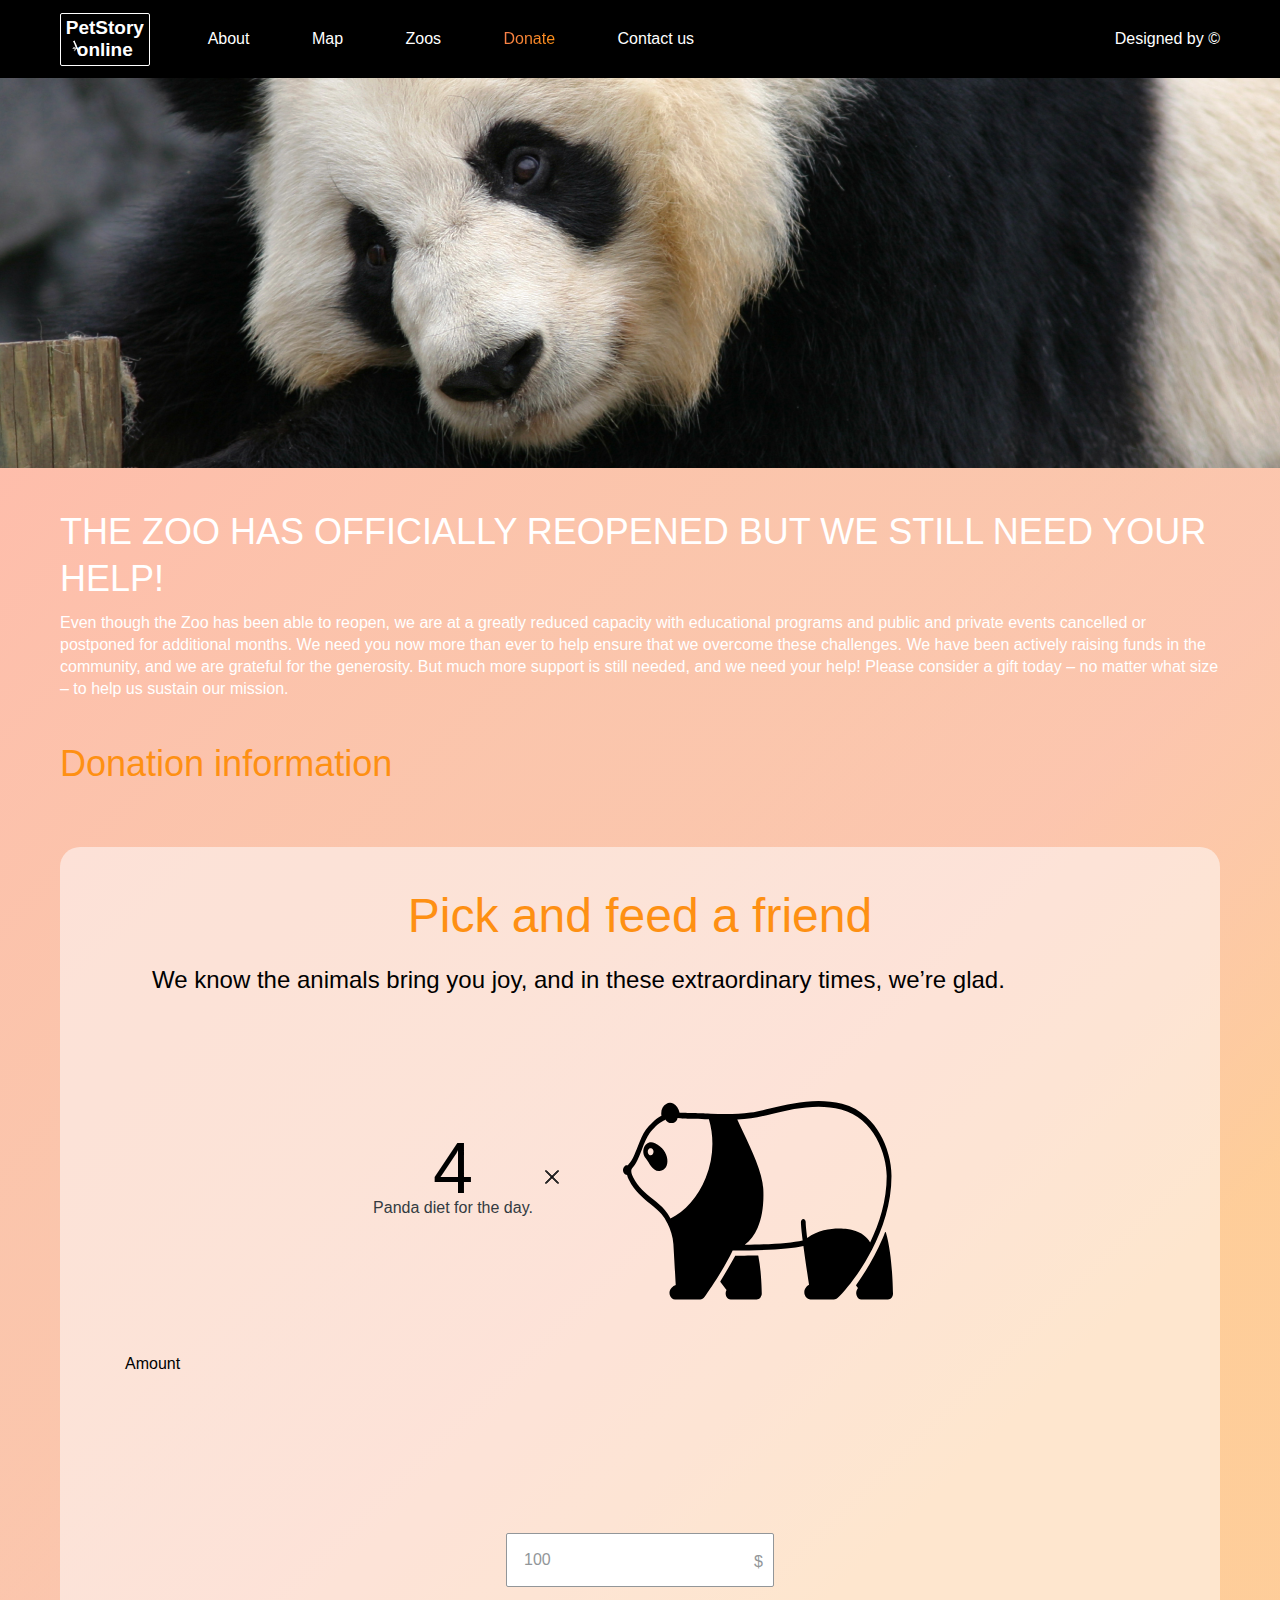
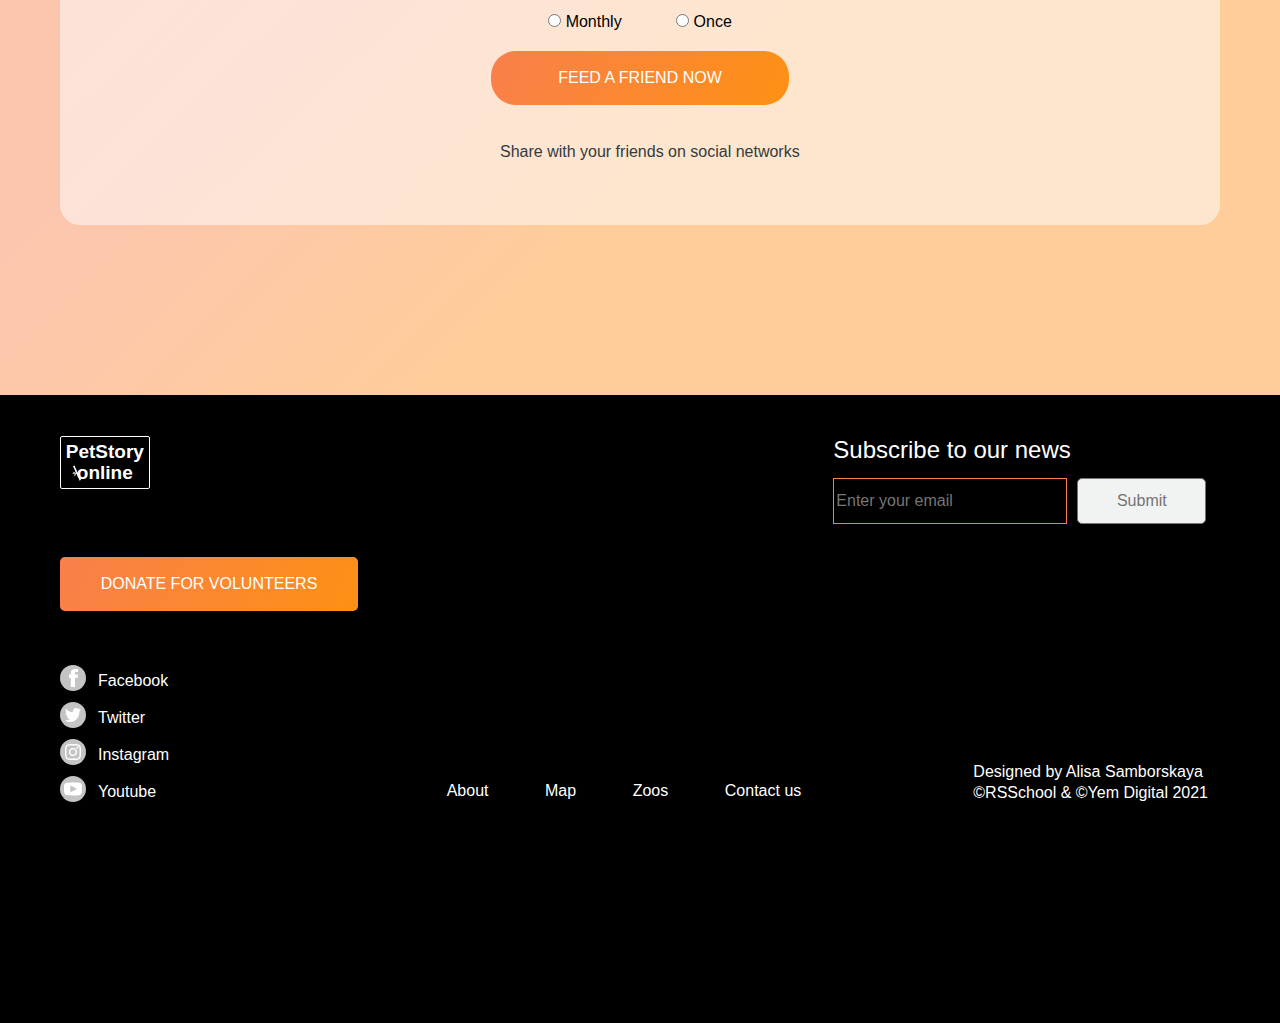
==== online-zoo/pages/donate/index.html @ b6a31960 "fix: layout donate page" ====
<!DOCTYPE html>
<html lang="en">

<head>
    <meta charset="UTF-8">
    <meta http-equiv="X-UA-Compatible" content="IE=edge">
    <meta name="viewport" content="width=device-width, initial-scale=1.0">
    <title>Donate</title>
    <link rel="stylesheet" type="text/css" href="../../pages/donate/donate.css">
    <link rel="stylesheet" type="text/css" href="../../assets/styles/index.css">
    <link rel="stylesheet" type="text/css" href="../../assets/styles/normalize.css">
    <link rel="stylesheet" type="text/css" href="../../assets/styles/fonts.css">
    <link rel="stylesheet" type="text/css" href="../../assets/styles/header.css">
    <link rel="stylesheet" type="text/css" href="../../pages/main/main.css">
    <link rel="stylesheet" type="text/css" href="../../assets/styles/footer.css">
</head>

<body>
    <header class="header">
        <div class="wrapper">
            <div class="header-nav">
                <div class="header-logo">
                    <a href="../../pages/main/index.html">
                        <h1 class="header-logo-title" href="#">PetStory<br> online</h1>
                    </a>
                    <img src="../../assets/icons/bamboo.svg" class="header-logo-icon" alt="bamboo-stick">
                </div>
                <nav>
                    <a class="header-nav-link" href="../../pages/main/index.html">About</a>
                    <a class="header-nav-link" href="#">Map</a>
                    <a class="header-nav-link" href="#">Zoos</a>
                    <a class="header-nav-link  active" href="../../pages/donate/index.html">Donate</a>
                    <a class="header-nav-link" href="#">Contact us</a>
                </nav>
            </div>
            <a class="header-nav-link figma-link" href="https://www.figma.com/file/jfEFwkXVj1WRq7sUHDr8os/PetStory-online">Designed by ©</a>
        </div>
    </header>
    <main>
        <div class="main-pandabg">
        </div>
        <section class="pick-and-feed-donate">
            <div class="container">
                <div class="donate-text">
                    <h3>THE ZOO HAS OFFICIALLY REOPENED BUT WE STILL NEED YOUR HELP!</h3>
                    <p>Even though the Zoo has been able to reopen, we are at a greatly reduced capacity with educational programs and public and private events cancelled or postponed for additional months. We need you now more than ever to help ensure that
                        we overcome these challenges. We have been actively raising funds in the community, and we are grateful for the generosity. But much more support is still needed, and we need your help! Please consider a gift today – no matter
                        what size – to help us sustain our mission.</p>
                    <h3 class="orange">
                        Donation information
                    </h3>
                </div>
                <div class="donation-act">
                    <h2 class="orange">Pick and feed a friend</h2>
                    <p class="donation-act-text">We know the animals bring you joy, and in these extraordinary times, we’re glad.</p>
                    <div class="wrapper">
                        <div class="leftside">
                            <span class="four">4</span>
                            <p>Panda diet for the day.</p>
                        </div>
                        <div class="center">
                            <img src="../../assets/icons/x_icon.svg" alt="cross">
                        </div>
                        <div class="rightside">
                            <img src="../../assets/icons/panda_widget1.svg" alt="panda icon">
                        </div>
                    </div>

                    <div class="amount">
                        <p>Amount</p>

                    </div>
                    <div class="donate-footer">
                        <div class="donate-amount-input">
                            <input type="number" placeholder="100" value="100" pattern="[0-9]{,4}" max="9999" class="donate-amount-input-input">
                            <p>$</p>
                        </div>
                        <div class="donate-footer-notes">
                            <input type="radio" id="Monthly" name="note" value="Monthly" class="donate-footer-note">
                            <label for="Monthly">Monthly</label>
                            <input type="radio" id="Once" name="note" value="Once" class="donate-footer-note">
                            <label for="Once">Once</label>
                        </div>
                        <button class="donate-footer-btn">Feed a friend now</button>
                        <p class="donate-footer-text">Share with your friends on social networks </p>
                    </div>
                </div>
            </div>
        </section>
    </main>
    <footer class="footer-donate">
        <div class="container">
            <div class="footer-leftside">
                <div class="footer-logo">
                    <a href="../../pages/main/index.html">
                        <h2 class="footer-logo-title">PetStory<br> online</h2>
                    </a>
                    <img src="../../assets/icons/bamboo.svg" class="footer-logo-icon" alt="bamboo-stick">
                </div>
                <a href="../../pages/donate/index.html"> <button class="footer-btn">donate for volunteers</button></a>
                <div class="social-media">
                    <div class="social-media-item">
                        <div class="circle">
                            <img width="9px" src="../../assets/icons/facebook-logo.svg" alt="facebook logo">
                        </div>
                        <p>Facebook</p>
                    </div>
                    <div class="social-media-item">
                        <div class="circle">
                            <img width="16px" src="../../assets/icons/twitter-logo.svg" alt="twitter logo">
                        </div>
                        <p>Twitter</p>
                    </div>
                    <div class="social-media-item">
                        <div class="circle">
                            <img width="16px" src="../../assets/icons/instagram-logo.svg" alt="instargam logo">
                        </div>
                        <p>Instagram</p>
                    </div>
                    <div class="social-media-item">
                        <div class="circle">
                            <img width="18px" src="../../assets/icons/youtube-logo.svg" alt=" youtube logo">
                        </div>
                        <p>Youtube</p>
                    </div>
                </div>
            </div>
            <div class="footer-center">
                <nav class="footer-nav">
                    <a class="footer-nav-link" href="../../pages/main/index.html">About</a>
                    <a class="footer-nav-link" href="#">Map</a>
                    <a class="footer-nav-link" href="#">Zoos</a>
                    <a class="footer-nav-link" href="#">Contact us</a>
                </nav>
            </div>
            <div class="footer-rightside">
                <div>
                    <h2>Subscribe to our news</h2>
                    <form class="email">
                        <input class="footer-email" type="email" placeholder="Enter your email" required>
                        <input class="footer-submit" type="submit" value="Submit">
                    </form>
                </div>
                <div class="footer-designedby">
                    <p>Designed by Alisa Samborskaya</p>
                    <p>©RSSchool & ©Yem Digital 2021</p>
                </div>
            </div>
        </div>
    </footer>
</body>

</html>
---- online-zoo/pages/donate/donate.css ----
body {
    font-family: var( --font-family-r);
}

.main-pandabg {
    width: 100%;
    height: 390px;
    background: url(../../assets/images/panda_bg.png) no-repeat center center;
    background-size: cover;
}

.container {
    padding-bottom: 170px;
}

.container .orange {
    color: #fe9013;
}

.pick-and-feed-donate {
    background: var(--color-orange-gradient);
}

.pick-and-feed-donate .container {
    max-width: 1160px;
    margin: 0 auto;
}

.footer-donate {
    background: black;
}

.footer-donate .container {
    display: grid;
    grid-template-columns: repeat(3, 1fr);
    max-width: 1160px;
    margin-left: auto;
    margin-right: auto;
}

.donate-text {
    padding-top: 40px;
    color: #fff;
}

.donate-text h3 {
    margin-top: 0;
    margin-bottom: 0;
    font-size: 36px;
    font-weight: 400;
    line-height: 47px;
    text-align: left;
}

.donate-text p {
    margin-top: 10px;
    font-size: 16px;
    font-weight: 500;
    line-height: 22px;
    text-align: left;
}

.donate-text .orange {
    margin-top: 40px;
}

.donation-act {
    margin-top: 60px;
    background: rgba(253, 253, 255, 0.52);
    border-radius: 20px;
    padding-bottom: 46px;
}

.donation-act h2 {
    margin: 0;
    padding-top: 40px;
    font-size: 48px;
    font-weight: 400;
    line-height: 58px;
    letter-spacing: 0em;
    text-align: center;
}

.donation-act-text {
    text-align: left;
    font-size: 24px;
    font-weight: 400;
    line-height: 29px;
    letter-spacing: 0em;
    margin: 0;
    padding-top: 20px;
    margin-left: 92px;
}

.donation-act .wrapper {
    display: flex;
    margin-top: 60px;
    justify-content: center;
    align-items: center;
}

.donation-act .wrapper .four {
    display: block;
}

.donation-act .wrapper p {
    margin: 0 auto;
    font-size: 16px;
    font-weight: 400;
    line-height: 22px;
    letter-spacing: 0em;
    text-align: left;
    color: var(--color-black-blue);
}

.donation-act .wrapper span {
    font-size: 72px;
    font-weight: 500;
    line-height: 58px;
    letter-spacing: 0em;
    text-align: center;
}

.donation-act .wrapper .center {
    margin-left: 12px;
}

.donation-act .wrapper .rightside {
    margin-left: 64px;
}

.donation-act .amount {
    margin-left: 65px;
    margin-top: 48px;
}

.donation-act .amount p {
    font-size: 16px;
    font-weight: 400;
    line-height: 22px;
    letter-spacing: 0em;
    text-align: left;
}

.donate-footer {
    display: flex;
    flex-direction: column;
    justify-content: center;
}

.donate-amount-input {
    display: flex;
    position: relative;
    margin: 142px auto 0 auto;
}

.donate-amount-input p {
    position: absolute;
    left: 248px;
    top: 4px;
    color: #929699;
}

.donate-amount-input-input {
    width: 268px;
    height: 54px;
    padding: 0 17px;
    border: 1px solid #929699;
    box-sizing: border-box;
    border-radius: 2px;
    font-weight: normal;
    font-size: 16px;
    line-height: 140%;
    color: #929699;
}

.donate-footer-notes {
    margin: 26px auto 0 auto;
}

#Once {
    margin-left: 50px;
}

.donate-footer-btn {
    margin: 20px auto;
    height: 54px;
    width: 298px;
    background: var(--color-orange);
    border: none;
    text-decoration: none;
    border-radius: 25px;
    font-family: var(--font-family-r);
    font-size: 16px;
    text-transform: uppercase;
    line-height: 22.4px;
    color: rgba(255, 255, 255, 1);
}

.donate-footer-btn:hover {
    background: #E47209;
}

.donate-footer-btn:active {
    background: var(--color-green);
}

.donate-footer-text {
    margin-left: 440px;
    font-size: 16px;
    font-weight: 400;
    line-height: 22px;
    letter-spacing: 0em;
    color: var(--color-black-blue);
}
---- online-zoo/assets/styles/index.css ----
:root {
    --color-green: #4B9200;
    --color-orange: linear-gradient(113.96deg, #F9804B 1.49%, #FE9013 101.44%);
    --color-yellow: #FFEE2E;
    --color-black-blue: #333B41;
    --color-white: #FDFDFF;
    --color-gray-light: #F1F3F2;
    --color-gray: #767474;
    --color-gray-smoky: #ABABAB;
    --color-red: #D31414;
    --color-orange-gradient: linear-gradient(315.75deg, rgba(254, 210, 144, 0.7) 30.06%, #FEBDAB 100.95%, rgba(254, 210, 144, 0.7) 106.36%), linear-gradient(315.75deg, rgba(254, 189, 171, 0.74) 30.06%, rgba(243, 169, 248, 0.66) 50.74%, #E0D8F0 80.49%, #EAF7FE 127.9%, #EAF7FE 149.54%), linear-gradient(315.75deg, rgba(254, 189, 171, 0.74) 30.06%, rgba(243, 169, 248, 0.66) 50.74%, #E0D8F0 80.49%, #EAF7FE 127.9%, #EAF7FE 149.54%);
    --color-pink-gradient: linear-gradient(315.75deg, rgba(254, 189, 171, 0.74) 30.06%, rgba(243, 169, 248, 0.66) 50.74%, #E0D8F0 80.49%, #EAF7FE 127.9%, #EAF7FE 149.54%), linear-gradient(315.75deg, rgba(254, 189, 171, 0.74) 30.06%, rgba(243, 169, 248, 0.66) 50.74%, #E0D8F0 80.49%, #EAF7FE 127.9%, #EAF7FE 149.54%);
    --font-family-b: RobotoBold, sans-serif;
    --font-family-m: RobotoMedium, sans-serif;
    --font-family-r: RobotoRegular, sans-serif;
    --font-family-l: RobotoLight, sans-serif;
    --animation-speed: 0.2s;
    --animation-func: ease;
    --animation: var(--animation-speed) var(--animation-func);
}

html {
    overflow: scroll;
    overflow-x: hidden;
}


/* optional: show position indicator in red */

 ::-webkit-scrollbar-thumb {
    background: #FF0000;
}
---- online-zoo/assets/styles/fonts.css ----
@font-face {
    font-family: RobotoRegular;
    src: url(/assets/fonts/Roboto-Regular.ttf);
}

@font-face {
    font-family: RobotoBold;
    src: url(/assets/fonts/Roboto-Bold.ttf);
}

@font-face {
    font-family: RobotoMedium;
    src: url(/assets/fonts/Roboto-Medium.ttf);
}

@font-face {
    font-family: RobotoLight;
    src: url(/assets/fonts/Roboto-Light.ttf);
}
---- online-zoo/assets/styles/header.css ----
h1 {
    font-size: 19px;
    text-align: center;
}

.header {
    background-color: black;
    box-sizing: border-box;
}

.header-nav {
    display: flex;
    align-items: center;
}

.header .wrapper {
    margin: 0 auto;
    max-width: 1160px;
    display: flex;
    justify-content: space-between;
    align-items: center;
}

.header-logo {
    display: flex;
    position: relative;
}

.header-logo a {
    text-decoration: none;
    outline: none;
}

.header-logo:hover {
    background: var(--color-orange);
    -webkit-background-clip: text;
    -webkit-text-fill-color: transparent;
    background-clip: text;
    cursor: pointer;
}

.header-logo-title {
    border: 1px solid #FFFFFF;
    border-radius: 2px;
    font-size: 19px;
    color: white;
    font-family: var(--font-family-r);
    padding: 3.55px 4.75px;
}

.header-logo-icon {
    box-sizing: border-box;
    width: 9px;
    height: 38px;
    position: absolute;
    top: 28.64px;
    left: 12.23px;
}

.figma-link {
    margin-left: auto;
}

.header-nav-link {
    text-decoration: none;
    color: white;
    font-family: var(--font-family-r);
    font-size: 16px;
    margin-left: 58px;
}

.active {
    background: var(--color-orange);
    -webkit-background-clip: text;
    -webkit-text-fill-color: transparent;
    background-clip: text;
}

.header-nav-link:hover {
    background: var(--color-orange);
    -webkit-background-clip: text;
    -webkit-text-fill-color: transparent;
    background-clip: text;
}
---- online-zoo/pages/main/main.css ----
.header-nav-link-active {
    text-decoration: none;
    font-size: 16px;
}

.animal-online-content {
    display: flex;
    flex-direction: column;
    justify-content: center;
    height: 700px;
}

.bg-image {
    position: absolute;
    top: 0;
    left: 0;
    z-index: -1;
    width: 100%;
    height: 780px;
    background: url(../../assets/images/Giant\ Panda.png) no-repeat center center;
    background-size: cover;
}

.orange-circle {
    position: absolute;
    left: 807px;
    top: 12px;
    width: 465px;
    height: 465px;
    background: var(--color-orange);
    box-shadow: 0px 4px 4px rgba(0, 0, 0, 0.25);
    border-radius: 50%;
}

.animal-online .wrapper {
    position: relative;
}

.animal-online-text {
    position: absolute;
    max-width: 500px;
    top: -9px;
    left: 880px;
    font-family: var(--font-family-b);
    line-height: 75%;
    color: white;
    text-align: center;
    text-transform: uppercase;
    font-size: 106px;
    text-align: center;
    font-weight: 700;
}

.animal-online-btn {
    position: absolute;
    top: 546px;
    left: 983px;
    width: 300px;
    height: 54px;
    background: var(--color-orange);
    border-radius: 25px;
    border: none;
    color: #FFFFFF;
    font-family: var(--font-family-r);
    font-size: 16px;
    text-transform: uppercase;
}

.animal-online-btn:hover {
    color: #fff;
    background: #E47209;
    cursor: pointer;
}

.animal-online-btn:active {
    background: var(--color-green);
}

.animal-online-text-orange {
    color: var(--color-yellow);
}


/* Backstage */

.backstage {
    margin: 140px auto 180px auto;
    max-width: 1160px;
}

.backstage .container {
    display: grid;
    grid-template-columns: repeat(2, 1fr);
}

.backstage-content {
    margin-left: 87px;
    width: 465px;
    text-align: left;
    font-family: var(--font-family-r);
    color: var(--color-black-blue);
}

.backstage-content-title {
    margin-top: 0;
    font-size: 48px;
    font-weight: 400;
    line-height: 58px;
    letter-spacing: 0em;
}

.backstge-content-text {
    font-size: 16px;
    font-weight: 400;
    line-height: 22px;
    text-align: left;
}

.backstge-content-text2 {
    margin-top: 34px;
    margin-bottom: 0;
}

.backstage-content-subtitle {
    font-size: 24px;
    line-height: 120%;
}

.side-flower {
    position: absolute;
    top: 792px;
    right: 0;
}


/* PETS */

.pets {
    margin: 0 13.75%;
}

.pets .wrapper {
    display: flex;
    margin: 0 -5px;
    flex-wrap: wrap;
    justify-content: center;
    align-items: center;
}

.pets-item:hover {
    cursor: pointer;
    background: rgba(0, 0, 0, 0.4);
    color: #fdfdfd;
}

.pets-item:hover .pets-card-image {
    transform: scale(1.1);
}

.pets-item:hover .card-content-text {
    top: 0;
}

.pets-item:hover .card-content-text {
    position: absolute;
    display: flex;
    flex-direction: column;
    justify-content: center;
    align-items: center;
    width: 100%;
    height: 100%;
    transition: .5s;
    opacity: .5;
    text-transform: uppercase;
}

.pets-card {
    position: relative;
    overflow: hidden;
    z-index: -1;
    margin: 10px 10px;
    box-sizing: border-box;
    width: 366px;
    height: 426px;
    border-radius: 5px;
    border: 1px solid #FA6F32;
    border-image-source: linear-gradient(113.96deg, #FA6F32 1.49%, #FE9013 101.44%);
    border-image-slice: 1;
}

.pets p {
    padding: 0;
    margin: 0;
}

.card-content {
    display: flex;
    font-family: var(--font-family-r);
    margin-left: 16px;
}

.card-content-title {
    font-family: var(--font-family-b);
    padding: 0;
    font-size: 16px;
    line-height: 22.4px;
    font-weight: 400;
}

.card-content p {
    font-size: 15px;
    line-height: 18px;
    font-weight: 300;
}

.card-image {
    /* width: 33px;
    height: 37px; */
    margin-left: auto;
    margin-right: 10px;
}

.pets-card-image {
    width: 100%;
}

.pets-button {
    width: 25.689%;
    height: 54px;
    margin: 65px 37.155% 100px;
    background: #FE9013;
    border: none;
    border-radius: 25px;
    font-family: var(--font-family-r);
    font-size: 16px;
    text-transform: uppercase;
    line-height: 22.4px;
    color: rgba(255, 255, 255, 1);
}

.pets-button:hover {
    background: #E47209;
}

.pets-button:active {
    background: var(--color-green);
}

.left-arrow,
.right-arrow {
    width: 62px;
    height: 62px;
    background: var(--color-orange);
    position: absolute;
    border-radius: 50%;
}

.left-arrow:hover,
.right-arrow:hover {
    background: var(--color-green);
}

.right-arrow img {
    position: absolute;
    left: 37.1%;
    top: 43.55%;
}

.left-arrow img {
    position: absolute;
    left: 37.1%;
    top: 43.55%;
}

.left-arrow {
    left: 8.625%;
    top: 1906px;
}

.right-arrow {
    right: 8.625%;
    top: 1906px;
}

.palm {
    position: absolute;
    left: 0;
    top: 2149px;
}

.strelitzia {
    position: absolute;
    right: 0;
    top: 2334px;
}


/* pick and feed */

.pick-and-feed-bg {
    padding: 69px 0px 100px 0px;
    background: var(--color-orange-gradient);
}

.pick-and-feed .container {
    background: rgba(253, 253, 255, 0.52);
    box-sizing: border-box;
    border-radius: 4px;
    max-width: 1160px;
    margin: 0 auto;
}

.pick-and-feed-text {
    font-family: var(--font-family-r);
    color: var(--color-black-blue);
    text-align: left;
}

.emergency-support:hover {
    color: #FE9013;
    cursor: pointer;
}

.pick-and-feed-title {
    margin: 0;
    padding-top: 41px;
    padding-bottom: 0;
    font-size: 48px;
    font-weight: 400;
    line-height: 58px;
    text-align: center;
    color: #FE9013;
}

.pick-and-feed-subtitle,
.pick-and-feed-bold,
.pick-and-feed-notbold {
    margin-left: 97px;
}

.pick-and-feed-subtitle {
    margin-top: 30px;
    margin-bottom: 40px;
    font-size: 24px;
    line-height: 29px;
}

.pick-and-feed-bold {
    margin-bottom: 10px;
    font-size: 16px;
    font-weight: 500;
    line-height: 21px;
}

.pick-and-feed-notbold {
    max-width: 863px;
    font-size: 16px;
    line-height: 21px;
}

.pick-and-feed-notbold a {
    display: inline;
    outline: none;
    text-decoration: none;
    color: var(--color-black-blue);
    border-bottom: 1px solid #FE9013;
}

.pick-and-feed h3 {
    margin: 60px 0 40px 0;
    font-family: var(--font-family-r);
    font-size: 36px;
    font-weight: 400;
    line-height: 47px;
    text-align: center;
    color: var(--color-black-blue);
}

.pick-and-feed .wrapper {
    display: flex;
    margin-left: 186px;
    margin-right: 210px;
    justify-content: space-between;
    align-items: center;
}

.pick-and-feed .card {
    width: 168px;
    height: 168px;
    background: #FFFFFF;
    border: 1px solid;
    border-image-source: linear-gradient(113.96deg, #F9804B 1.49%, #FE9013 101.44%);
    border-image-slice: 1;
    border-radius: 5px;
}

.pick-and-feed .pay-img {
    margin-top: 54px;
    margin-left: 30px;
}

.pick-and-feed .zoo-img {
    margin-top: 38px;
    margin-left: 41px;
}

.pick-and-feed .monkey-img {
    margin-top: 48px;
    margin-left: 22px;
}

.pick-and-feed .card-text {
    padding-top: 45px;
    max-width: 168px;
    font-family: var(--font-family-r);
    font-size: 16px;
    font-weight: 400;
    line-height: 22px;
    letter-spacing: 0em;
    text-align: left;
    color: var(--color-black-blue);
}

.pick-and-feed-button {
    margin: 120px 37% 60px 37%;
    width: 298px;
    height: 54px;
    background: var(--color-orange);
    border-radius: 25px;
    border: none;
    color: #FFFFFF;
    font-family: var(--font-family-r);
    font-size: 16px;
    text-transform: uppercase;
}

.pick-and-feed-button:hover {
    background: #E47209;
    cursor: pointer;
}

.pick-and-feed-button:active {
    background: var(--color-green);
}


/* Testimonials */

.testimonials h3 {
    margin: 0;
    margin-top: 140px;
    color: var(--color-black-blue);
    font-family: var(--font-family-r);
    font-size: 36px;
    font-weight: 400;
    line-height: 47px;
    text-align: center;
}

.testimonials .container {
    max-width: 1160px;
    margin: 0 auto;
}

.testimonials-cards {
    display: grid;
    grid-template-columns: repeat(4, 1fr);
    grid-gap: 30px;
    margin-top: 47px;
}

.testimonials-item {
    background: var(--color-gray-light);
    padding: 15px 15px 0 16px;
    max-height: 391px;
    overflow: hidden;
    border: 1px solid rgba(243, 169, 248, 0.66);
    border-radius: 20px;
}

.testimonials p {
    margin: 0;
    font-family: var(--font-family-r);
    color: #bdbdbd;
}

.testimonials-item-container {
    display: flex;
}

.testimonials-item-container img {
    padding-right: 10px;
    padding-bottom: 11px;
}

.item-text {
    padding-bottom: 20px;
}

.testimonials-item .item-name {
    font-size: 16px;
    font-weight: 400;
    line-height: 19px;
    text-align: left;
    color: black;
}

.testimonials-item .item-text {
    color: var(--color-gray);
    font-size: 15px;
}

.testimonials-range {
    margin: 21px auto 31px auto;
    width: 599px;
    height: 8px;
    border-radius: 4px;
    background: linear-gradient(315.75deg, rgba(254, 189, 171, 0.74) 30.06%, rgba(243, 169, 248, 0.66) 50.74%, #e0d8f0 80.49%, #eaf7fe 127.9%, #eaf7fe 149.54%), linear-gradient(315.75deg, rgba(254, 189, 171, 0.74) 30.06%, rgba(243, 169, 248, 0.66) 50.74%, #e0d8f0 80.49%, #eaf7fe 127.9%, #eaf7fe 149.54%);
}

.testimonials-range div:before {
    content: "";
    position: absolute;
    left: 0;
    top: 0;
    width: 115.2px;
    height: 6px;
    border-radius: 3px;
    background-color: #FE9013;
    cursor: pointer;
}

.testimonials-range div {
    position: relative;
    left: 1px;
    top: 1px;
    width: calc(100% - 2px);
    height: calc(100% - 2px);
    border-radius: 4px;
    background-color: #f1f3f2;
}

.testimonials .container button {
    height: 54px;
    width: 298px;
    color: #FFFFFF;
    background: var(--color-orange);
    font-family: var(--font-family-r);
    font-size: 16px;
    font-weight: 500;
    line-height: 22px;
    letter-spacing: 0em;
    text-align: center;
    border: none;
    border-radius: 5px;
    text-transform: uppercase;
}

.testimonials .container button:hover {
    background: #E47209;
    cursor: pointer;
}

.testimonials .container button:active {
    background: var(--color-green);
}

.testimonials-leaves {
    position: absolute;
    z-index: -1;
    right: 0px;
    top: 4257px;
}
---- online-zoo/assets/styles/footer.css ----
.footer {
    margin-top: 180px;
    background: black;
}

.footer .container {
    display: grid;
    grid-template-columns: repeat(3, 1fr);
    max-width: 1160px;
    margin-top: 41px;
    margin-left: auto;
    margin-right: auto;
}

.footer-leftside,
.footer-center,
.footer-rightside {
    margin-bottom: 50px;
}

.footer-logo-title {
    border: 1px solid #FFFFFF;
    border-radius: 2px;
    font-size: 19px;
    color: white;
    font-family: var(--font-family-r);
    padding: 3.55px 4.75px;
}

.footer-logo-icon {
    box-sizing: border-box;
    width: 9px;
    height: 38px;
    position: absolute;
    top: 17.64px;
    left: 12.23px;
}

.footer-logo {
    display: flex;
    position: relative;
    margin-top: 41px;
}

.footer-logo a {
    text-decoration: none;
    outline: none;
}

.footer-logo a:hover {
    background: var(--color-orange);
    -webkit-background-clip: text;
    -webkit-text-fill-color: transparent;
    background-clip: text;
    cursor: pointer;
}

.footer-logo h2 {
    margin: 0;
    font-size: 19px;
    text-align: center;
}

.footer-btn {
    margin-top: 68px;
    height: 54px;
    width: 298px;
    color: #FFFFFF;
    background: var(--color-orange);
    font-family: var(--font-family-r);
    font-size: 16px;
    font-weight: 500;
    line-height: 22px;
    letter-spacing: 0em;
    text-align: center;
    border: none;
    border-radius: 5px;
    text-transform: uppercase;
}

.footer-btn:hover {
    background: #E47209;
    cursor: pointer;
}

.footer-btn:active {
    background: var(--color-green);
}

.social-media {
    display: flex;
    flex-direction: column;
    margin-top: 44px;
}

.social-media-item {
    display: flex;
    margin-top: 10px;
}

.social-media-item p {
    margin: 5px 0 0 12px;
    font-family: var(--font-family-r);
    font-size: 16px;
    font-weight: 400;
    line-height: 22px;
    letter-spacing: 0em;
    text-align: left;
    color: #fff;
}

.social-media-item .circle {
    display: flex;
    justify-content: center;
    align-content: center;
    width: 26px;
    height: 26px;
    border-radius: 50%;
    background: #C4C4C4;
}

.social-media-item:hover {
    background: var(--color-green);
    color: var(--color-green);
    -webkit-background-clip: text;
    -webkit-text-fill-color: transparent;
    background-clip: text;
    cursor: pointer;
}

.social-media-item:hover .circle {
    background: var(--color-green);
    cursor: pointer;
}

.footer-center {
    display: flex;
    align-items: flex-end;
    margin-right: 32px;
}

.footer-nav {
    display: flex;
    width: 100%;
    justify-content: space-between;
}

.footer-nav-link {
    text-decoration: none;
    color: white;
    font-family: var(--font-family-r);
    font-size: 16px;
    line-height: 22.4px;
}

.footer-nav-link:hover {
    background: var(--color-orange);
    -webkit-background-clip: text;
    -webkit-text-fill-color: transparent;
    background-clip: text;
}

.footer-rightside {
    display: flex;
    flex-direction: column;
    justify-content: space-between;
}

.footer-rightside h2 {
    margin: 40px 0 0 0;
    font-family: var(--font-family-r);
    font-weight: 400;
    font-size: 24px;
    line-height: 29px;
    color: #fff;
}

.footer-rightside .email {
    margin-top: 14px;
    display: flex;
    gap: 10px;
}

.footer-email {
    background: black;
    width: 228px;
    height: 42px;
    font-family: var(--font-family-r);
    border: 1px solid #F9804B;
    color: #bdbdbd;
}

.footer-submit {
    background: var(--color-gray-light);
    width: 129px;
    font-family: var(--font-family-r);
    color: var(--color-gray);
    border: 1px solid var(--color-gray);
    border-radius: 5px;
}

.footer-submit:hover {
    cursor: pointer;
    border: 1px solid var(--color-green);
    color: var(--color-green);
}

.footer-submit:active {
    border: 1px solid var(--color-red);
    color: var(--color-red);
}

.footer-designedby a {
    outline: none;
    text-decoration: none;
}

.footer-designedby p {
    margin: 0 0 0 140px;
    font-weight: 100;
    font-family: var(--font-family-l);
    font-size: 16px;
    line-height: 21px;
    text-align: left;
    color: #fff;
}

.footer-designedby p:hover {
    color: var(--color-green);
    text-decoration: underline;
}
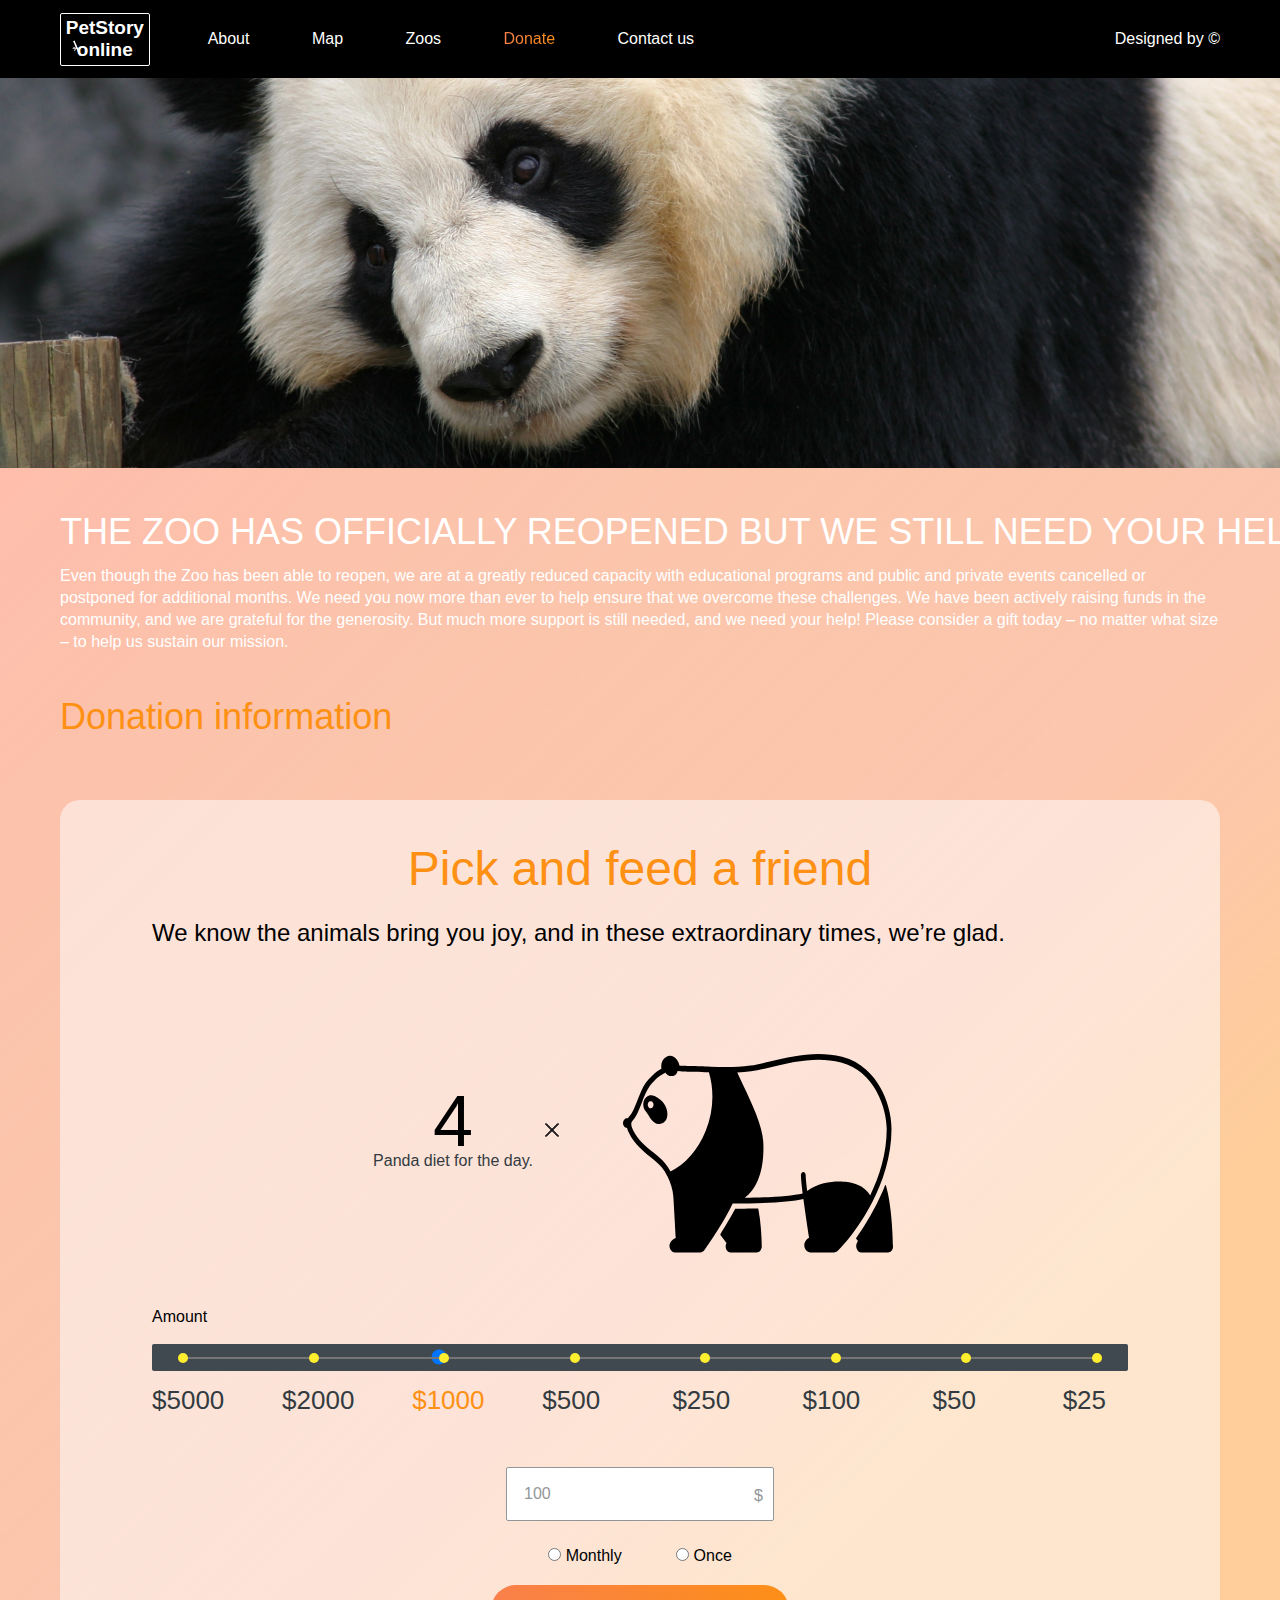
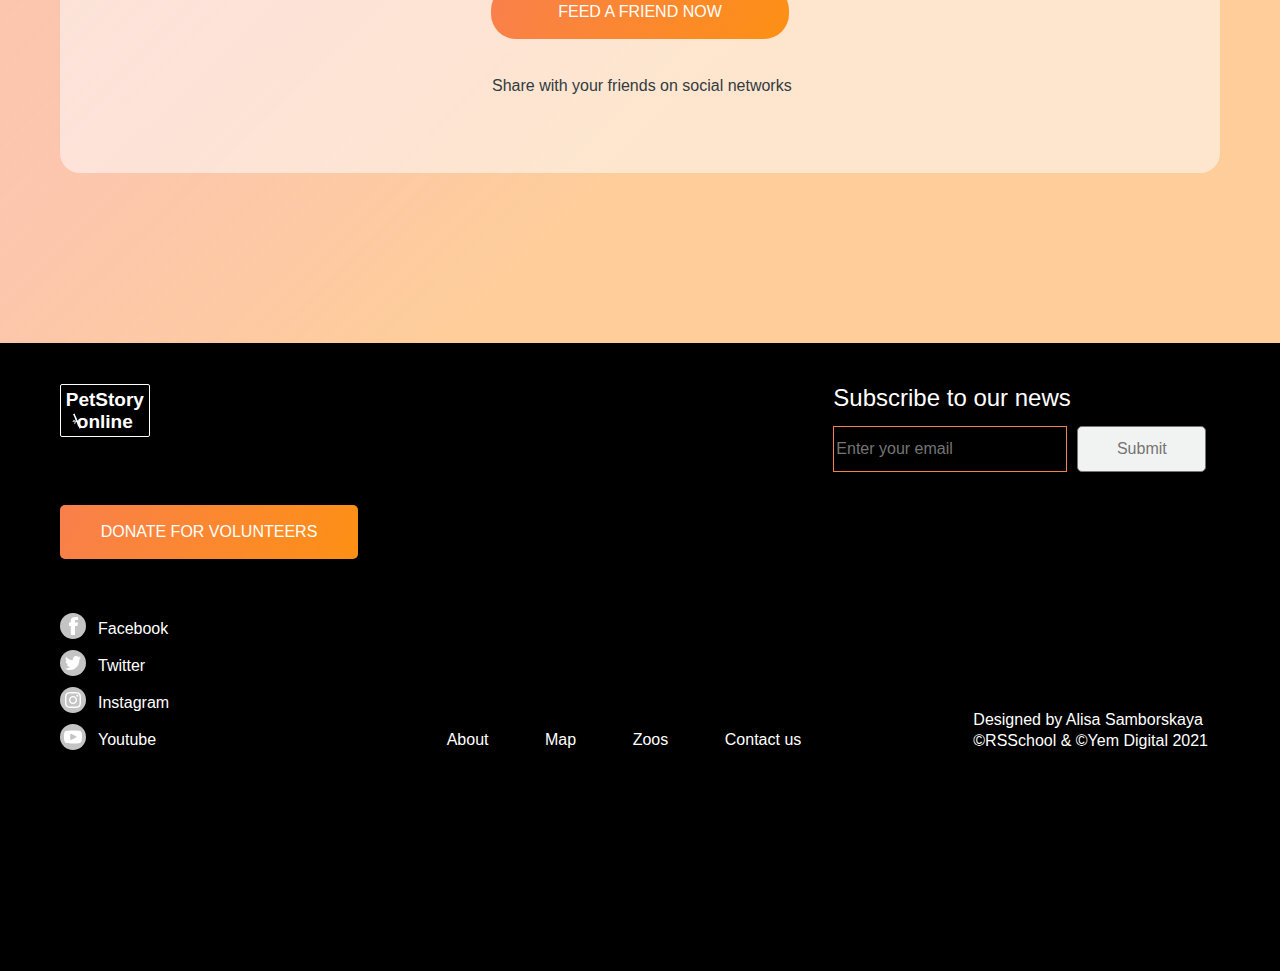
==== commit a18c11fc: "fix: donate layout" ====
--- a/online-zoo/pages/donate/index.html
+++ b/online-zoo/pages/donate/index.html
@@ -68,7 +68,30 @@
 
                     <div class="amount">
                         <p>Amount</p>
-
+                        <div class="pick-feed-slider">
+                            <input type="range" min="0" max="7" value="2" class="pick-feed-range" id="input-range">
+                            <div class="pick-feed-slider-dots">
+                                <span class="pick-feed-slider-dot"></span>
+                                <span class="pick-feed-slider-dot"></span>
+                                <span class="pick-feed-slider-dot"></span>
+                                <span class="pick-feed-slider-dot"></span>
+                                <span class="pick-feed-slider-dot"></span>
+                                <span class="pick-feed-slider-dot"></span>
+                                <span class="pick-feed-slider-dot"></span>
+                                <span class="pick-feed-slider-dot"></span>
+                            </div>
+                            <hr class="pick-feed-slider-line">
+                            <div class="pick-feed-values">
+                                <span data-value="0" class="pick-feed-values-item">$5000</span>
+                                <span data-value="1" class="pick-feed-values-item">$2000</span>
+                                <span data-value="2" class="pick-feed-values-item pick-feed-values-item-active">$1000</span>
+                                <span data-value="3" class="pick-feed-values-item">$500</span>
+                                <span data-value="4" class="pick-feed-values-item">$250</span>
+                                <span data-value="5" class="pick-feed-values-item">$100</span>
+                                <span data-value="6" class="pick-feed-values-item">$50</span>
+                                <span data-value="7" class="pick-feed-values-item">$25</span>
+                            </div>
+                        </div>
                     </div>
                     <div class="donate-footer">
                         <div class="donate-amount-input">
--- a/online-zoo/pages/donate/donate.css
+++ b/online-zoo/pages/donate/donate.css
@@ -44,6 +44,8 @@
 }
 
 .donate-text h3 {
+    display: block;
+    white-space: nowrap;
     margin-top: 0;
     margin-bottom: 0;
     font-size: 36px;
@@ -68,12 +70,11 @@
     margin-top: 60px;
     background: rgba(253, 253, 255, 0.52);
     border-radius: 20px;
-    padding-bottom: 46px;
+    padding: 40px 92px 60px;
 }
 
 .donation-act h2 {
     margin: 0;
-    padding-top: 40px;
     font-size: 48px;
     font-weight: 400;
     line-height: 58px;
@@ -89,7 +90,6 @@
     letter-spacing: 0em;
     margin: 0;
     padding-top: 20px;
-    margin-left: 92px;
 }
 
 .donation-act .wrapper {
@@ -130,7 +130,6 @@
 }
 
 .donation-act .amount {
-    margin-left: 65px;
     margin-top: 48px;
 }
 
@@ -140,6 +139,81 @@
     line-height: 22px;
     letter-spacing: 0em;
     text-align: left;
+}
+
+.pick-feed-slider {
+    position: relative;
+}
+
+.pick-feed-range {
+    padding: 0 11px;
+    box-sizing: border-box;
+    width: 100%;
+    -webkit-appearance: none;
+    height: 27px;
+    background: #404950;
+    border-radius: 2px;
+    transition: opacity 0.2s;
+    position: relative;
+}
+
+.pick-feed-slider-dots {
+    position: absolute;
+    box-sizing: border-box;
+    display: flex;
+    width: 100%;
+    justify-content: space-between;
+    pointer-events: none;
+    top: 9px;
+    padding: 0 26px;
+}
+
+.pick-feed-slider-dot {
+    background: #FFEE2E;
+    border-radius: 50%;
+    height: 10px;
+    width: 10px;
+    z-index: 2;
+    position: relative;
+}
+
+.pick-feed-slider-dot:hover {
+    cursor: pointer;
+}
+
+.pick-feed-slider-line {
+    pointer-events: none;
+    box-sizing: border-box;
+    position: absolute;
+    height: 2px;
+    top: 5px;
+    left: 28px;
+    right: 28px;
+    background: #767474;
+    z-index: 1;
+    border: none;
+}
+
+.pick-feed-values {
+    position: absolute;
+    box-sizing: border-box;
+    display: flex;
+    width: 101%;
+    justify-content: space-between;
+    top: 38px;
+}
+
+.pick-feed-values-item {
+    width: 75px;
+    color: #333B41;
+    font-weight: 500;
+    font-size: 26px;
+    line-height: 36px;
+    cursor: pointer;
+}
+
+.pick-feed-values-item-active {
+    color: #FE9013;
 }
 
 .donate-footer {
@@ -151,7 +225,7 @@
 .donate-amount-input {
     display: flex;
     position: relative;
-    margin: 142px auto 0 auto;
+    margin: 92px auto 0 auto;
 }
 
 .donate-amount-input p {
@@ -206,7 +280,7 @@
 }
 
 .donate-footer-text {
-    margin-left: 440px;
+    margin-left: 340px;
     font-size: 16px;
     font-weight: 400;
     line-height: 22px;
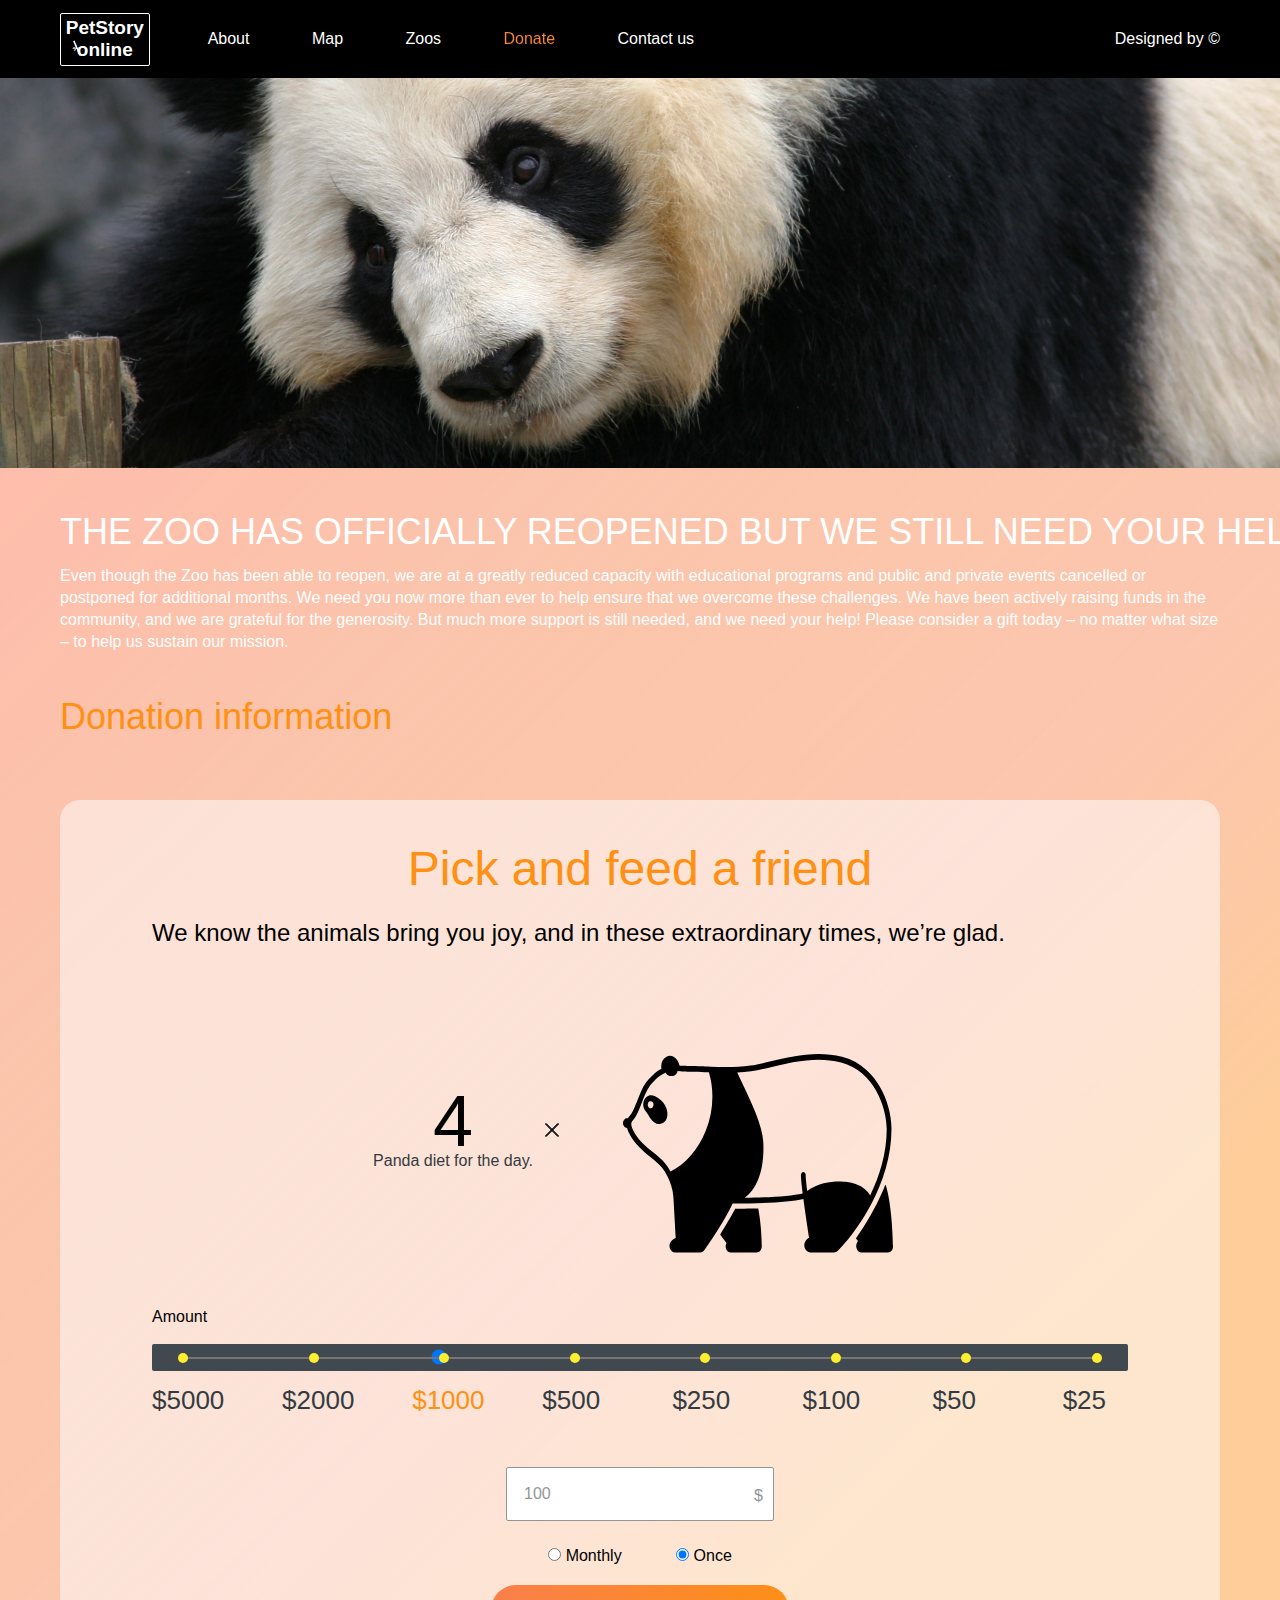
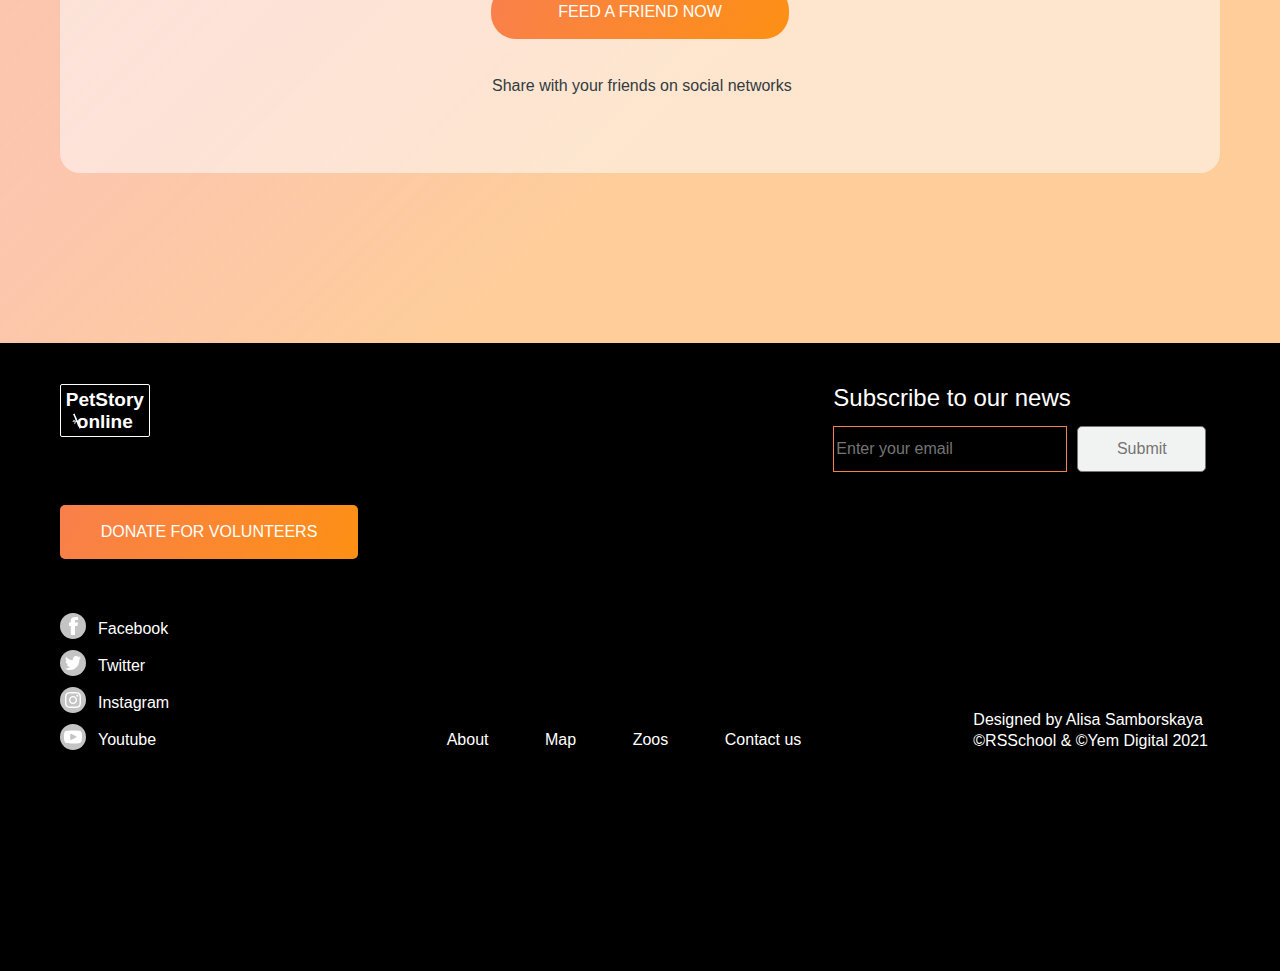
==== commit d380a578: "fix: input radio set by default" ====
--- a/online-zoo/pages/donate/index.html
+++ b/online-zoo/pages/donate/index.html
@@ -101,7 +101,7 @@
                         <div class="donate-footer-notes">
                             <input type="radio" id="Monthly" name="note" value="Monthly" class="donate-footer-note">
                             <label for="Monthly">Monthly</label>
-                            <input type="radio" id="Once" name="note" value="Once" class="donate-footer-note">
+                            <input type="radio" id="Once" name="note" value="Once" class="donate-footer-note" checked>
                             <label for="Once">Once</label>
                         </div>
                         <button class="donate-footer-btn">Feed a friend now</button>
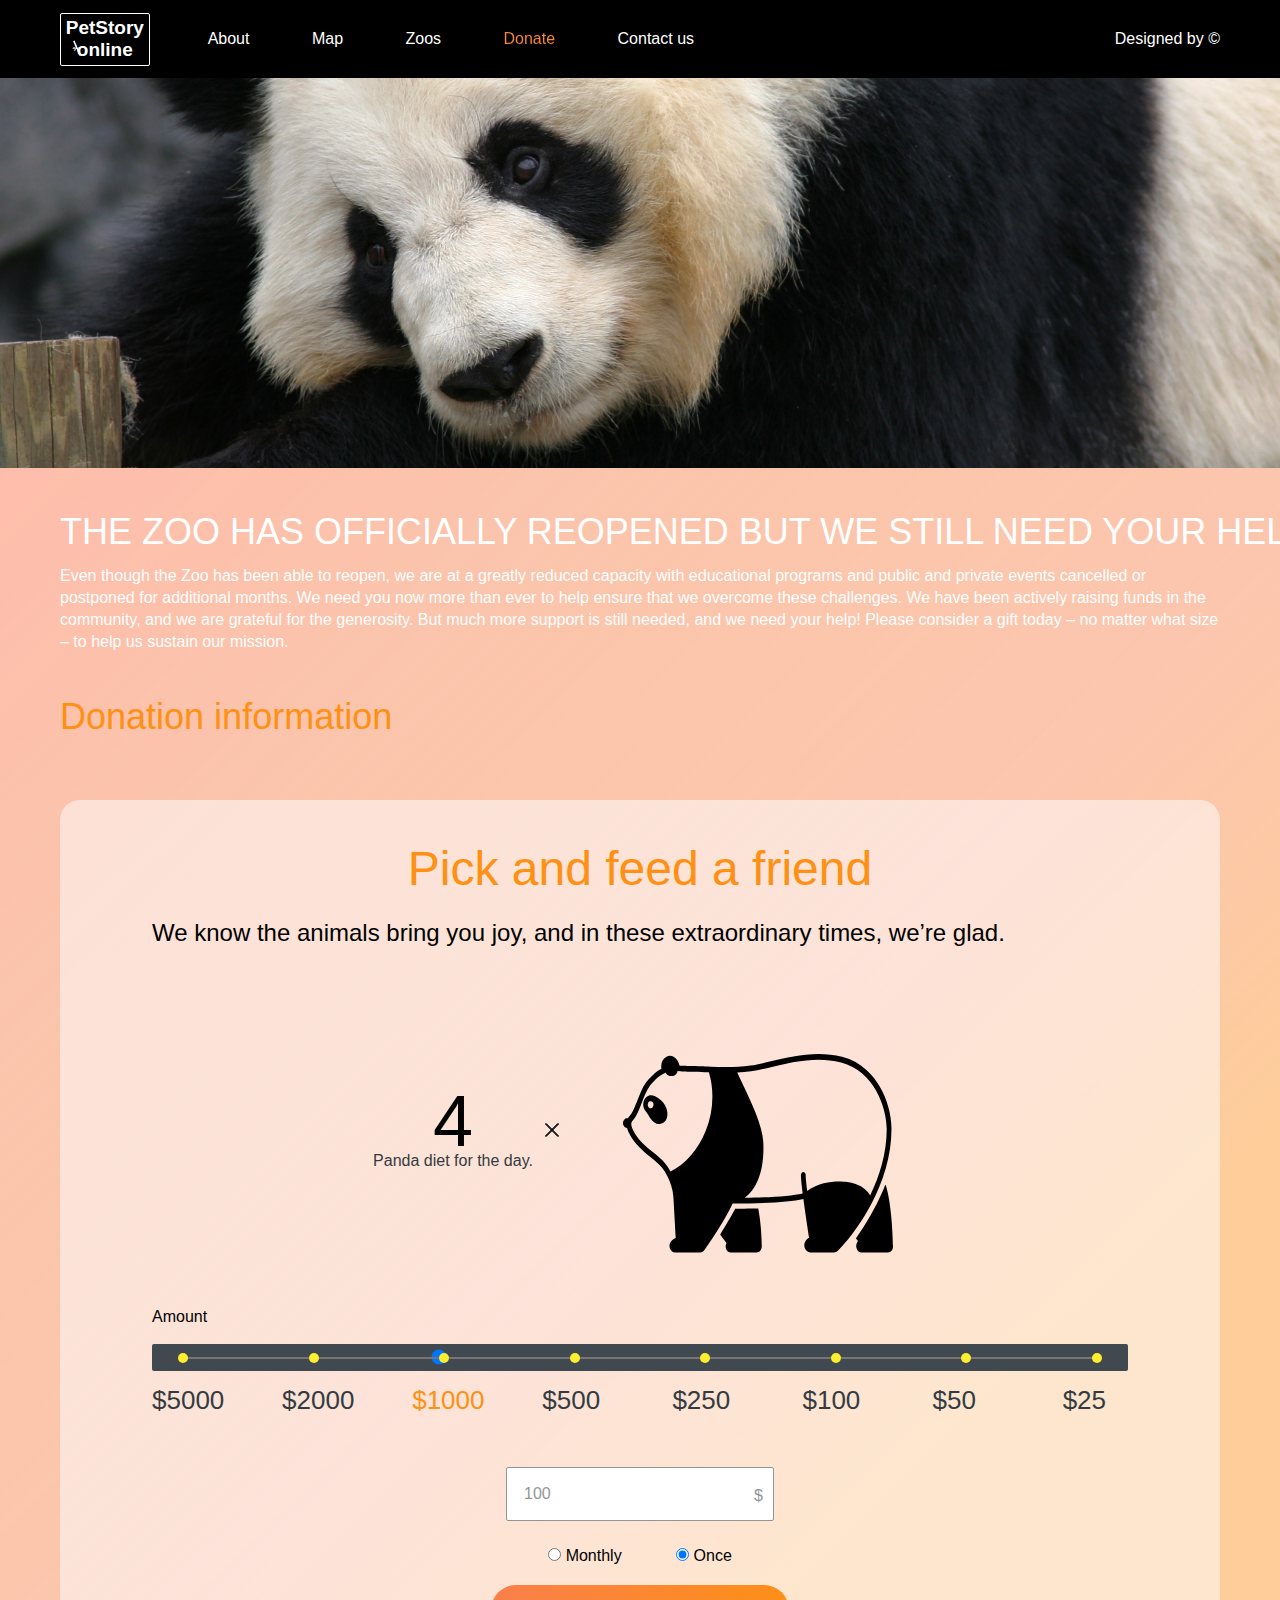
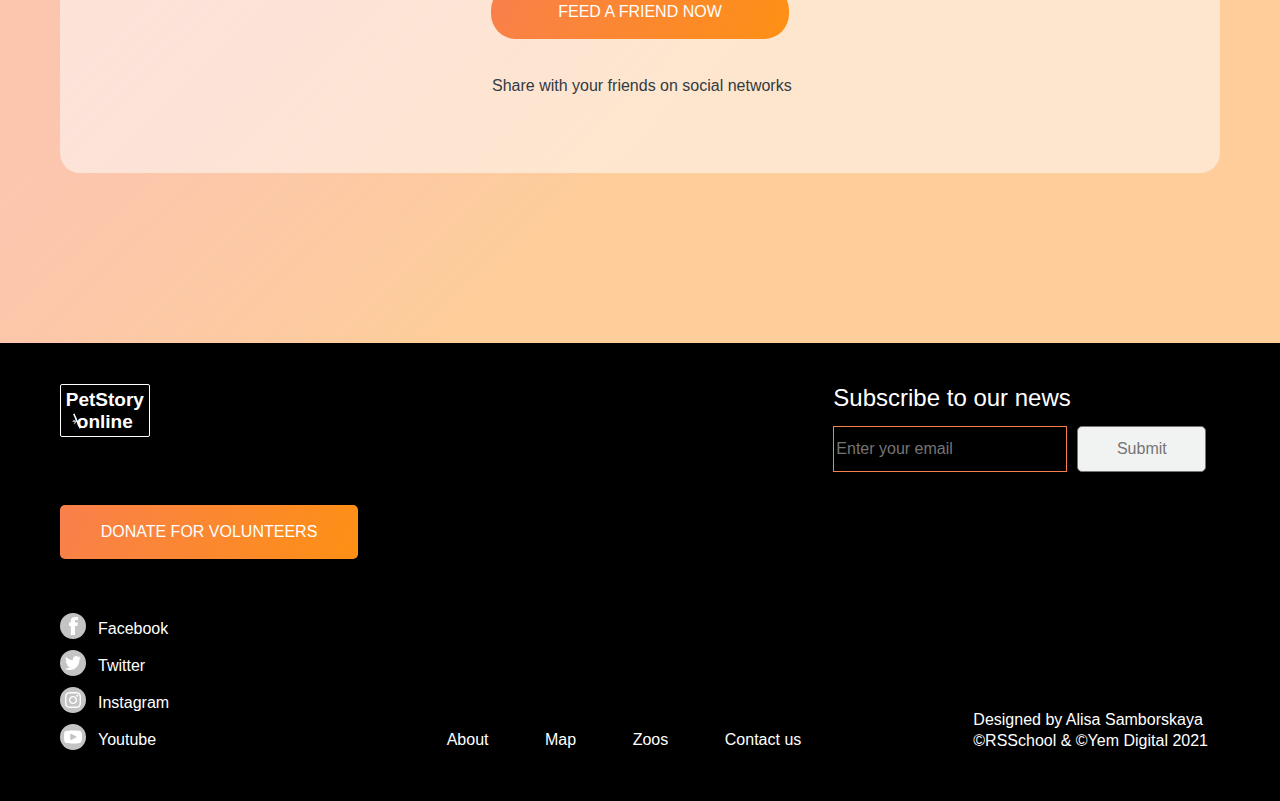
==== commit 052504cb: "feat: almost all adaptive and responsive" ====
--- a/online-zoo/pages/donate/index.html
+++ b/online-zoo/pages/donate/index.html
@@ -19,6 +19,11 @@
     <header class="header">
         <div class="wrapper">
             <div class="header-nav">
+                <div class="icon-menu">
+                    <span></span>
+                    <span></span>
+                    <span></span>
+                </div>
                 <div class="header-logo">
                     <a href="../../pages/main/index.html">
                         <h1 class="header-logo-title" href="#">PetStory<br> online</h1>
@@ -120,6 +125,12 @@
                     </a>
                     <img src="../../assets/icons/bamboo.svg" class="footer-logo-icon" alt="bamboo-stick">
                 </div>
+                <div class="footer-logo-adapt">
+                    <a href="../../pages/main/index.html">
+                        <h2 class="footer-logo-title">PetStory online</h2>
+                    </a>
+                    <img src="../../assets/icons/bamboo.svg" class="footer-logo-icon" alt="bamboo-stick">
+                </div>
                 <a href="../../pages/donate/index.html"> <button class="footer-btn">donate for volunteers</button></a>
                 <div class="social-media">
                     <div class="social-media-item">
@@ -157,7 +168,7 @@
                 </nav>
             </div>
             <div class="footer-rightside">
-                <div>
+                <div class="footer-rightside-sub">
                     <h2>Subscribe to our news</h2>
                     <form class="email">
                         <input class="footer-email" type="email" placeholder="Enter your email" required>
--- a/online-zoo/pages/donate/donate.css
+++ b/online-zoo/pages/donate/donate.css
@@ -9,7 +9,7 @@
     background-size: cover;
 }
 
-.container {
+.pick-and-feed-donate .container {
     padding-bottom: 170px;
 }
 
@@ -214,6 +214,10 @@
 
 .pick-feed-values-item-active {
     color: #FE9013;
+}
+
+.footer-donate {
+    position: relative;
 }
 
 .donate-footer {
--- a/online-zoo/assets/styles/header.css
+++ b/online-zoo/assets/styles/header.css
@@ -69,6 +69,112 @@
     margin-left: 58px;
 }
 
+.icon-menu {
+    display: none;
+}
+
+@media (max-width:1000px) {
+    .header {
+        background-color: #111115;
+    }
+    .header .wrapper {
+        margin: 0 30px;
+    }
+    .header-nav-link {
+        margin-left: 48px;
+    }
+}
+
+@media (max-width:800px) {
+    .header-nav-link {
+        margin-left: 36px;
+    }
+}
+
+@media (max-width:720px) {
+    .header-nav-link {
+        margin-left: 23px;
+    }
+}
+
+@media(max-width:640px) {
+    .header {
+        position: fixed;
+        z-index: 1;
+        width: 100%;
+        height: 34px;
+        top: 0;
+        left: 0;
+    }
+    .header-logo-title {
+        border: none;
+    }
+    .header-logo h1 {
+        font-size: 12px;
+        font-weight: 400;
+        line-height: 15px;
+        margin: 0;
+    }
+    .header-logo-icon {
+        width: 9px;
+        height: 13.5px;
+        top: 18px;
+        left: 7.5px;
+    }
+    .header-nav nav {
+        display: none;
+    }
+    .figma-link {
+        display: none;
+    }
+    .icon-menu {
+        display: block;
+        position: absolute;
+        top: 10px;
+        right: 20px;
+        width: 18px;
+        height: 10px;
+        cursor: pointer;
+        z-index: 5;
+    }
+    .icon-menu span {
+        position: absolute;
+        top: 4px;
+        left: 0px;
+        width: 100%;
+        height: 2px;
+        background-color: #fff;
+        animation: 0.3s;
+    }
+    .icon-menu-active span {
+        position: absolute;
+        top: 4px;
+        left: 0px;
+        width: 100%;
+        height: 2px;
+        background-color: #333B41;
+        animation: 0.3s;
+    }
+    .icon-menu span:first-child {
+        top: 0px;
+    }
+    .icon-menu span:last-child {
+        top: auto;
+        bottom: 0px;
+    }
+    .icon-menu-active span {
+        transform: scale(0);
+    }
+    .icon-menu-active :first-child {
+        transform: rotate(-45deg);
+        top: 4px;
+    }
+    .icon-menu-active span:last-child {
+        transform: rotate(45deg);
+        bottom: 4px;
+    }
+}
+
 .active {
     background: var(--color-orange);
     -webkit-background-clip: text;
--- a/online-zoo/pages/main/main.css
+++ b/online-zoo/pages/main/main.css
@@ -1,3 +1,7 @@
+body {
+    overflow-x: hidden;
+}
+
 .header-nav-link-active {
     text-decoration: none;
     font-size: 16px;
@@ -23,8 +27,8 @@
 
 .orange-circle {
     position: absolute;
-    left: 807px;
-    top: 12px;
+    left: 50.5%;
+    top: 2%;
     width: 465px;
     height: 465px;
     background: var(--color-orange);
@@ -39,8 +43,8 @@
 .animal-online-text {
     position: absolute;
     max-width: 500px;
-    top: -9px;
-    left: 880px;
+    top: -2%;
+    left: 55%;
     font-family: var(--font-family-b);
     line-height: 75%;
     color: white;
@@ -51,10 +55,16 @@
     font-weight: 700;
 }
 
+@media (max-width:1200px) {
+    .animal-online-text {
+        left: 52%;
+    }
+}
+
 .animal-online-btn {
     position: absolute;
-    top: 546px;
-    left: 983px;
+    top: 78%;
+    left: 61.5%;
     width: 300px;
     height: 54px;
     background: var(--color-orange);
@@ -80,6 +90,63 @@
     color: var(--color-yellow);
 }
 
+@media (max-width:1000px) {
+    .animal-online-content {
+        height: 504px;
+    }
+    .bg-image {
+        height: 584px;
+    }
+    .orange-circle {
+        width: 367px;
+        height: 367px;
+        left: 45.5%;
+        top: -1.5%;
+        z-index: -1;
+    }
+    .animal-online-text {
+        font-family: var(--font-family-r);
+        font-size: 85px;
+        font-weight: 700;
+        line-height: 64px;
+        letter-spacing: 0em;
+        text-align: center;
+        left: 46.5%;
+        top: -8.5%;
+    }
+    .animal-online-btn {
+        top: 80%;
+        left: 56.5%;
+    }
+}
+
+@media(max-width:640px) {
+    .animal-online-content {
+        height: 373px;
+    }
+    .bg-image {
+        height: 373px;
+    }
+    .orange-circle {
+        width: 237px;
+        height: 237px;
+        top: 44px;
+        left: 330px;
+    }
+    .animal-online-text {
+        top: 42px;
+        left: 362px;
+        max-width: 255px;
+        font-size: 54px;
+        font-weight: 700;
+        line-height: 41px;
+    }
+    .animal-online-btn {
+        top: 73%;
+        left: 3.5%;
+    }
+}
+
 
 /* Backstage */
 
@@ -91,6 +158,13 @@
 .backstage .container {
     display: grid;
     grid-template-columns: repeat(2, 1fr);
+}
+
+.backstage-img {
+    background: url(../../assets/images/bamboo-cap.png) no-repeat center center;
+    background-size: cover;
+    width: 608px;
+    height: 403px;
 }
 
 .backstage-content {
@@ -132,36 +206,119 @@
     right: 0;
 }
 
+@media (max-width:1599px) {
+    .backstage {
+        margin: 100px auto 180px auto;
+    }
+    .backstage .container {
+        margin: 0 auto;
+    }
+    .backstage-img {
+        width: 100%;
+        height: 408px;
+    }
+    .backstage-content {
+        margin-left: 31px;
+    }
+    .side-flower {
+        display: none;
+    }
+}
+
+@media (max-width: 1000px) {
+    .backstage {
+        margin: 100px 30px 180px 30px;
+    }
+}
+
+@media(max-width:900px) {
+    .backstage-img {
+        display: none;
+    }
+    .backstage .container {
+        grid-template-columns: 1fr, 20%;
+    }
+}
+
+@media(max-width:640px) {
+    .backstage {
+        margin-bottom: 80px;
+    }
+    .backstage-content {
+        margin-left: 0;
+    }
+    .backstage-content-title,
+    .backstage-content-subtitle {
+        margin-bottom: 20px;
+    }
+    .backstge-content-text {
+        margin-bottom: 30px;
+    }
+    .side-flower-wrapper {
+        overflow: hidden;
+    }
+    .side-flower {
+        overflow: hidden;
+        display: inherit;
+        width: 128px;
+        height: 476px;
+        top: 65%;
+    }
+}
+
 
 /* PETS */
 
 .pets {
-    margin: 0 13.75%;
+    position: relative;
 }
 
 .pets .wrapper {
+    position: relative;
     display: flex;
-    margin: 0 -5px;
     flex-wrap: wrap;
-    justify-content: center;
-    align-items: center;
-}
-
-.pets-item:hover {
+    justify-content: space-between;
+    height: 872px;
+    max-width: 1160px;
+    margin: 0px auto;
+}
+
+.pets-card {
+    position: relative;
+    overflow: hidden;
+    z-index: -1;
+    box-sizing: border-box;
+    border-radius: 5px;
+    border: 1px solid #FA6F32;
+    border-image-source: linear-gradient(113.96deg, #FA6F32 1.49%, #FE9013 101.44%);
+    border-image-slice: 1;
+    margin-bottom: 20px;
+}
+
+.pets-card:nth-child(6) {
+    display: none;
+}
+
+.pets-card:hover {
+    background-color: rgba(0, 0, 0, 0.4);
+}
+
+
+/* .pets-card:hover {
     cursor: pointer;
     background: rgba(0, 0, 0, 0.4);
     color: #fdfdfd;
 }
 
-.pets-item:hover .pets-card-image {
+.pets-card:hover .pets-card-image {
     transform: scale(1.1);
 }
 
-.pets-item:hover .card-content-text {
+.pets-card:hover .card-content-text {
     top: 0;
 }
 
-.pets-item:hover .card-content-text {
+.pets-card:hover .card-content-text {
     position: absolute;
     display: flex;
     flex-direction: column;
@@ -172,21 +329,7 @@
     transition: .5s;
     opacity: .5;
     text-transform: uppercase;
-}
-
-.pets-card {
-    position: relative;
-    overflow: hidden;
-    z-index: -1;
-    margin: 10px 10px;
-    box-sizing: border-box;
-    width: 366px;
-    height: 426px;
-    border-radius: 5px;
-    border: 1px solid #FA6F32;
-    border-image-source: linear-gradient(113.96deg, #FA6F32 1.49%, #FE9013 101.44%);
-    border-image-slice: 1;
-}
+} */
 
 .pets p {
     padding: 0;
@@ -214,8 +357,6 @@
 }
 
 .card-image {
-    /* width: 33px;
-    height: 37px; */
     margin-left: auto;
     margin-right: 10px;
 }
@@ -225,9 +366,9 @@
 }
 
 .pets-button {
-    width: 25.689%;
+    width: 298px;
     height: 54px;
-    margin: 65px 37.155% 100px;
+    margin: 80px 40.5% 100px;
     background: #FE9013;
     border: none;
     border-radius: 25px;
@@ -246,13 +387,24 @@
     background: var(--color-green);
 }
 
-.left-arrow,
+.left-arrow {
+    width: 62px;
+    height: 62px;
+    background: var(--color-orange);
+    position: absolute;
+    border-radius: 50%;
+    left: -8%;
+    top: 45%;
+}
+
 .right-arrow {
     width: 62px;
     height: 62px;
     background: var(--color-orange);
     position: absolute;
+    right: -8%;
     border-radius: 50%;
+    top: 45%;
 }
 
 .left-arrow:hover,
@@ -272,27 +424,104 @@
     top: 43.55%;
 }
 
-.left-arrow {
-    left: 8.625%;
-    top: 1906px;
-}
-
-.right-arrow {
-    right: 8.625%;
-    top: 1906px;
-}
-
 .palm {
     position: absolute;
     left: 0;
-    top: 2149px;
+    bottom: 0;
+    z-index: -1;
+}
+
+.palm-adapt {
+    display: none;
 }
 
 .strelitzia {
     position: absolute;
     right: 0;
-    top: 2334px;
-}
+    bottom: 0;
+    z-index: -1;
+}
+
+@media(max-width:1599px) {
+    .pets-card {
+        margin-bottom: 92px;
+    }
+    .pets-card-image {
+        width: 324px;
+    }
+    .left-arrow {
+        left: 35%;
+        top: 44%;
+    }
+    .right-arrow {
+        right: 35%;
+        top: 44%;
+    }
+    .palm {
+        display: none;
+    }
+    .palm-adapt {
+        display: block;
+        position: absolute;
+        left: 0;
+        bottom: 0;
+        z-index: -1;
+    }
+    .strelitzia {
+        width: 24%;
+    }
+}
+
+@media (max-width:1000px) {
+    .pets .wrapper {
+        margin: 0 30px;
+        height: 801px;
+    }
+    .pets-card-image {
+        width: 294px;
+    }
+    .pets-card:nth-child(6) {
+        display: block;
+    }
+    .pets-card:nth-child(7) {
+        display: none;
+    }
+    .pets-button {
+        margin: 60px 35% 140px;
+    }
+}
+
+@media(max-width:980px) {
+    .pets .pets-card:nth-last-child(-n+2) {
+        display: none;
+    }
+    .pets-card-image {
+        width: 280px;
+    }
+    .pets-button {
+        margin: 0 29% 100px;
+    }
+}
+
+@media(max-width:640px) {
+    .left-arrow {
+        left: 36%;
+        top: 43%;
+    }
+    .right-arrow {
+        right: 36%;
+        top: 43%;
+    }
+    .palm-adapt {
+        left: -8.5%;
+        bottom: 0;
+    }
+    .strelitzia {
+        width: 30%;
+    }
+}
+
+@media(max-width:320px) {}
 
 
 /* pick and feed */
@@ -305,7 +534,7 @@
 .pick-and-feed .container {
     background: rgba(253, 253, 255, 0.52);
     box-sizing: border-box;
-    border-radius: 4px;
+    border-radius: 20px;
     max-width: 1160px;
     margin: 0 auto;
 }
@@ -394,6 +623,10 @@
     border-radius: 5px;
 }
 
+.pick-and-feed .card-image {
+    height: 168px;
+}
+
 .pick-and-feed .pay-img {
     margin-top: 54px;
     margin-left: 30px;
@@ -410,7 +643,8 @@
 }
 
 .pick-and-feed .card-text {
-    padding-top: 45px;
+    margin: 0;
+    padding-top: 30px;
     max-width: 168px;
     font-family: var(--font-family-r);
     font-size: 16px;
@@ -443,8 +677,145 @@
     background: var(--color-green);
 }
 
+.pick-and-feed-greenarrows {
+    display: none;
+}
+
+@media (max-width:1000px) {
+    .pick-and-feed-bg {
+        padding: 30px;
+        padding-bottom: 50px;
+    }
+    .pick-and-feed .container {
+        border-radius: 20px;
+    }
+    .pick-and-feed-title {
+        padding-top: 30px;
+    }
+    .pick-and-feed-subtitle,
+    .pick-and-feed-bold,
+    .pick-and-feed-notbold {
+        margin-left: 49px;
+    }
+    .pick-and-feed-subtitle {
+        margin-top: 20px;
+        margin-bottom: 20px;
+    }
+    .pick-and-feed-bold {
+        font-family: var(--font-family-b);
+        font-size: 16px;
+        font-weight: 500;
+        line-height: 21px;
+        letter-spacing: 0em;
+        text-align: left;
+    }
+    .pick-and-feed-bold,
+    .pick-and-feed-notbold {
+        max-width: 813px;
+    }
+    .pick-and-feed h3 {
+        margin: 40px auto;
+    }
+    .pick-and-feed .wrapper {
+        margin: 0 10%;
+        justify-content: space-between;
+    }
+    .pick-and-feed-button {
+        margin: 146px 34% 50px 34%;
+    }
+}
+
+@media (max-width:640px) {
+    .pick-and-feed-bg {
+        padding: 20px 0;
+    }
+    .pick-and-feed .wrapper {
+        position: relative;
+        margin: 0 20px;
+    }
+    .pick-and-feed-bigarrows {
+        display: none;
+    }
+    .pick-and-feed-button {
+        margin: 116px 30% 60px 30%;
+    }
+    .pick-and-feed-greenarrows {
+        display: block;
+        position: absolute;
+        top: -10%;
+    }
+    .green-l {
+        left: 25%;
+    }
+    .green-r {
+        right: 25%;
+    }
+}
+
+@media (max-width:639px) {
+    .pick-and-feed .wrapper {
+        flex-direction: column;
+    }
+    .pick-and-feed-greenarrows {
+        transform: rotate(87deg);
+    }
+    .pick-and-feed-content .card {
+        margin-bottom: 74px;
+    }
+    .green-r {
+        top: 85%;
+        left: 0;
+        right: -65%;
+    }
+    .green-l {
+        top: 50%;
+        left: 0;
+        right: -65%;
+    }
+}
+
+@media (max-width:320px) {
+    .pick-and-feed-bg {
+        padding: 20px 11px;
+    }
+    .pick-and-feed-button {
+        box-sizing: border-box;
+        width: 298px;
+        margin: 30px 0 40px;
+    }
+    .pick-and-feed-title {
+        padding-top: 20px;
+        font-size: 24px;
+        font-weight: 400;
+        line-height: 29px;
+        letter-spacing: 0em;
+        text-align: center;
+    }
+    .pick-and-feed-subtitle {
+        margin: 0;
+        margin-top: 10px;
+        font-size: 18px;
+        font-weight: 400;
+        line-height: 22px;
+        letter-spacing: 0em;
+        text-align: center;
+    }
+    .pick-and-feed h3 {
+        margin: 20px auto;
+    }
+    .pick-and-feed-bold,
+    .pick-and-feed-notbold {
+        display: none;
+    }
+}
+
 
 /* Testimonials */
+
+.testimonials {
+    position: relative;
+    box-sizing: border-box;
+}
 
 .testimonials h3 {
     margin: 0;
@@ -543,6 +914,7 @@
 .testimonials .container button {
     height: 54px;
     width: 298px;
+    margin-bottom: 180px;
     color: #FFFFFF;
     background: var(--color-orange);
     font-family: var(--font-family-r);
@@ -568,6 +940,68 @@
 .testimonials-leaves {
     position: absolute;
     z-index: -1;
-    right: 0px;
-    top: 4257px;
+    right: 0%;
+    bottom: -20%;
+}
+
+@media(max-width:1000px) {
+    .testimonials .container {
+        margin: 0 30px;
+    }
+    .testimonials-cards {
+        margin-top: 30px;
+        grid-template-columns: repeat(3, 1fr);
+    }
+    .testimonials-cards .testimonials-item:last-child {
+        display: none;
+    }
+    .testimonials-item {
+        box-sizing: border-box;
+        height: 391px;
+    }
+    .testimonials h3 {
+        margin-top: 100px;
+    }
+    .testimonials-range {
+        width: 42%;
+    }
+    .testimonials-range div:before {
+        width: 18%;
+    }
+    .testimonials .container button {
+        margin-top: 20px;
+        margin-bottom: 100px;
+    }
+    .testimonials-leaves {
+        width: 20%;
+        position: absolute;
+        right: 0%;
+    }
+}
+
+@media(max-width:640px) {
+    .testimonials .container {
+        margin: 0 20px 90px;
+    }
+    .testimonials-cards {
+        display: flex;
+        flex-direction: column;
+    }
+    .testimonials-item {
+        max-height: 109px;
+    }
+    .testimonials-range {
+        display: none;
+    }
+    .testimonials .container button {
+        width: 240px;
+        margin: 40px 30%;
+        margin-bottom: 0;
+    }
+}
+
+@media(max-width:320px) {
+    .testimonials .container button {
+        margin: 30px 20px 0 20px;
+    }
 }--- a/online-zoo/assets/styles/footer.css
+++ b/online-zoo/assets/styles/footer.css
@@ -1,9 +1,9 @@
 .footer {
-    margin-top: 180px;
     background: black;
 }
 
 .footer .container {
+    position: relative;
     display: grid;
     grid-template-columns: repeat(3, 1fr);
     max-width: 1160px;
@@ -43,6 +43,11 @@
 }
 
 .footer-logo a {
+    text-decoration: none;
+    outline: none;
+}
+
+.footer-logo-adapt a {
     text-decoration: none;
     outline: none;
 }
@@ -107,6 +112,7 @@
     letter-spacing: 0em;
     text-align: left;
     color: #fff;
+    cursor: pointer;
 }
 
 .social-media-item .circle {
@@ -117,6 +123,7 @@
     height: 26px;
     border-radius: 50%;
     background: #C4C4C4;
+    cursor: pointer;
 }
 
 .social-media-item:hover {
@@ -125,12 +132,10 @@
     -webkit-background-clip: text;
     -webkit-text-fill-color: transparent;
     background-clip: text;
-    cursor: pointer;
 }
 
 .social-media-item:hover .circle {
     background: var(--color-green);
-    cursor: pointer;
 }
 
 .footer-center {
@@ -228,4 +233,142 @@
 .footer-designedby p:hover {
     color: var(--color-green);
     text-decoration: underline;
+}
+
+.footer-logo-adapt {
+    display: none;
+}
+
+@media(max-width:1599px) {}
+
+@media(max-width:1000px) {
+    .footer .container {
+        padding: 5px 18px 0 43px;
+    }
+    .social-media {
+        margin-top: 34px;
+    }
+    .footer-logo {
+        margin-top: 31px;
+    }
+    .footer-center {
+        position: absolute;
+        bottom: 0%;
+        left: 33.5%;
+    }
+    .footer-nav-link {
+        margin-right: 48px;
+    }
+    .footer-rightside {
+        position: absolute;
+        top: 0%;
+        right: 4.5%;
+    }
+    .footer-designedby {
+        position: absolute;
+        top: 345px;
+        right: -7%;
+    }
+}
+
+@media(max-width:880px) {
+    .footer {
+        height: 282px;
+    }
+    .footer .container {
+        margin-top: 0;
+        padding: 12px 20px 0 20px;
+    }
+    .footer-rightside-sub {
+        display: none;
+    }
+    .footer-logo {
+        margin-top: 0;
+    }
+    .footer-btn {
+        margin-top: 48px;
+    }
+    .social-media {
+        position: absolute;
+        top: 10px;
+        right: 20px;
+        margin: 0;
+    }
+    .social-media-item p {
+        display: none;
+    }
+    .footer-center {
+        position: absolute;
+        left: 0;
+        bottom: -97px;
+        padding-left: 20px;
+    }
+    .footer-rightside {
+        position: absolute;
+    }
+    .footer-designedby {
+        position: absolute;
+        top: 220px;
+        right: -7%;
+    }
+    .footer-designedby p {
+        margin-left: 0;
+        width: 220px;
+        white-space: nowrap;
+    }
+}
+
+@media(max-width:600px) {
+    .footer .container {
+        padding: 0;
+    }
+    .footer-logo {
+        display: none;
+    }
+    .footer-logo-icon {
+        top: 19%;
+        left: 55%;
+    }
+    .footer-logo-adapt {
+        display: block;
+    }
+    .footer-logo-title {
+        width: 128px;
+        border: none;
+        position: absolute;
+        margin-left: 35%;
+        margin-right: 35%;
+    }
+    .social-media {
+        position: absolute;
+        top: 33px;
+        flex-direction: row;
+    }
+    .social-media-item {
+        margin-left: 30px;
+    }
+    .footer-btn {
+        margin-top: 30px;
+        position: absolute;
+        top: 99px;
+        margin: 0 auto;
+    }
+    .footer-designedby {
+        top: 183px;
+        right: 0%;
+    }
+    .footer-center {
+        top: 262px;
+    }
+}
+
+@media(max-width:320px) {
+    .footer .container {
+        padding: 0;
+    }
+    .footer-logo-title {
+        margin-left: 96px;
+        margin-right: 96px;
+    }
+    .social-media {}
 }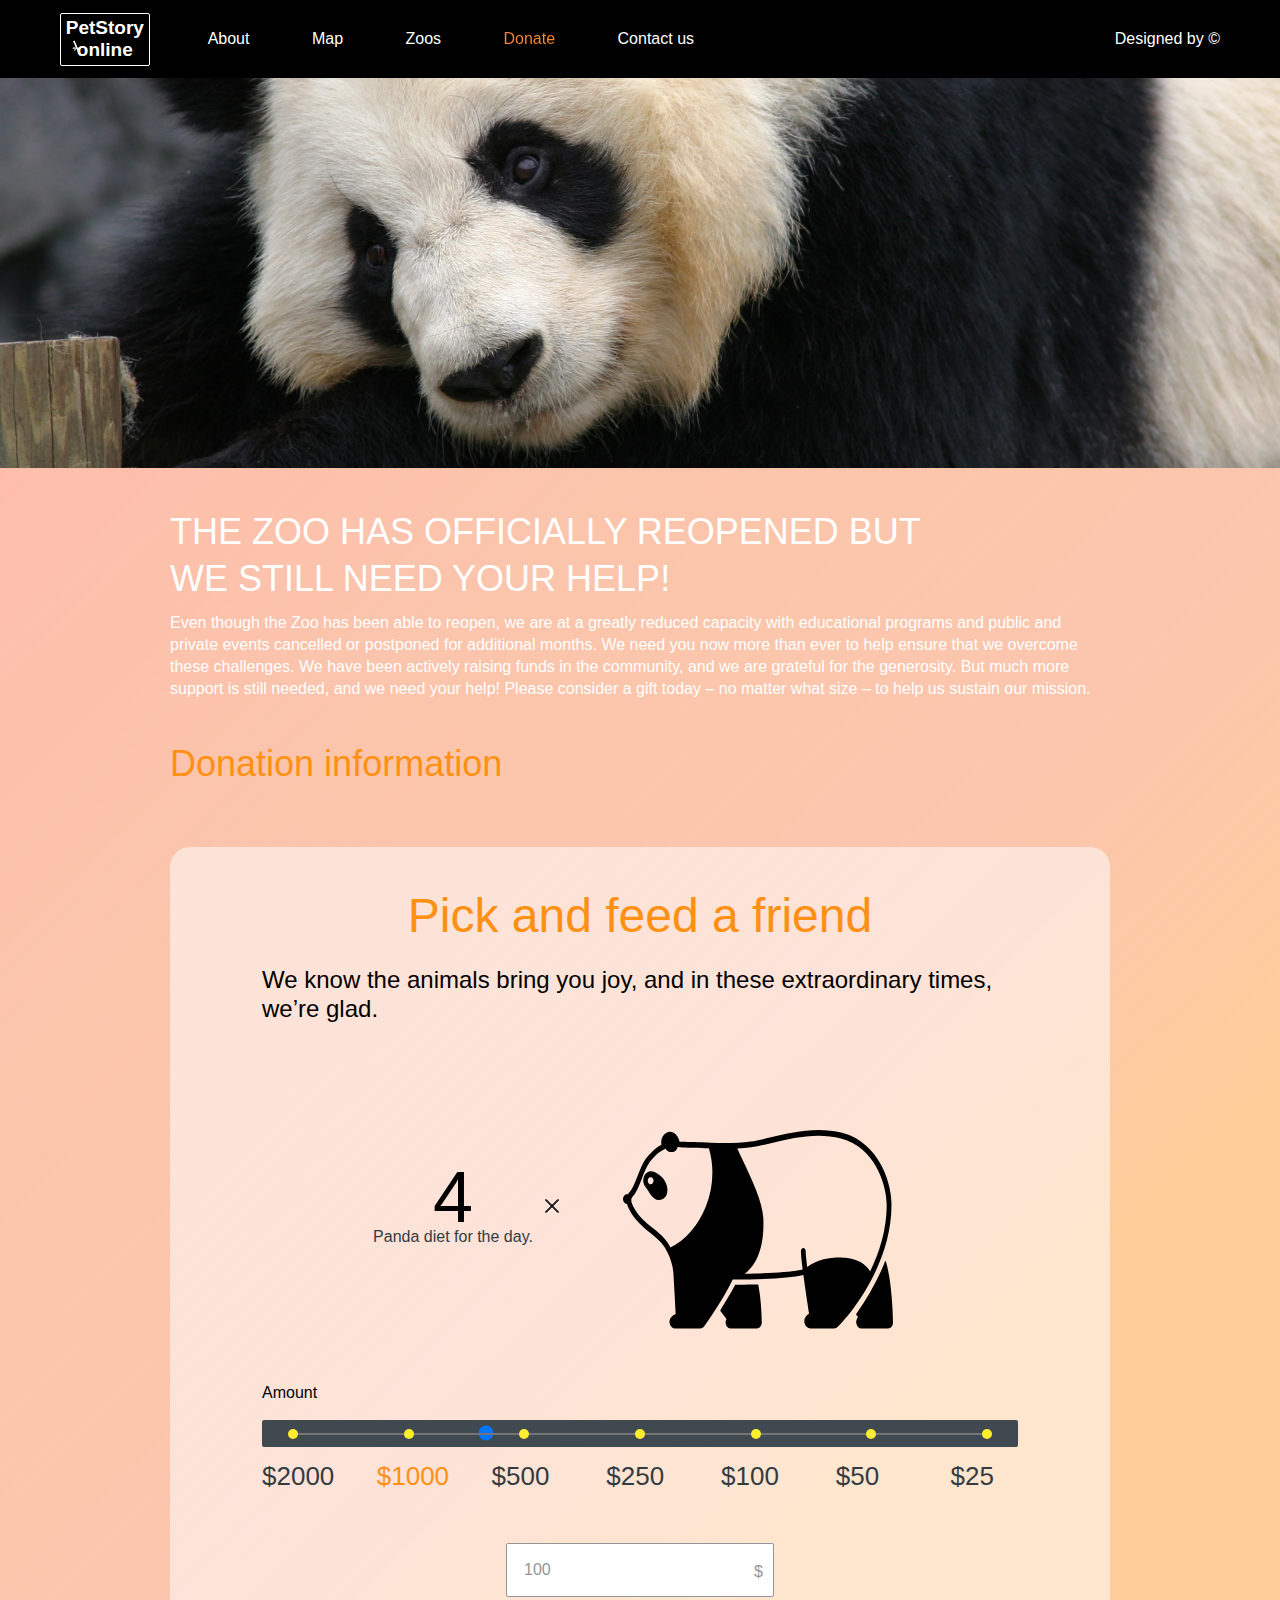
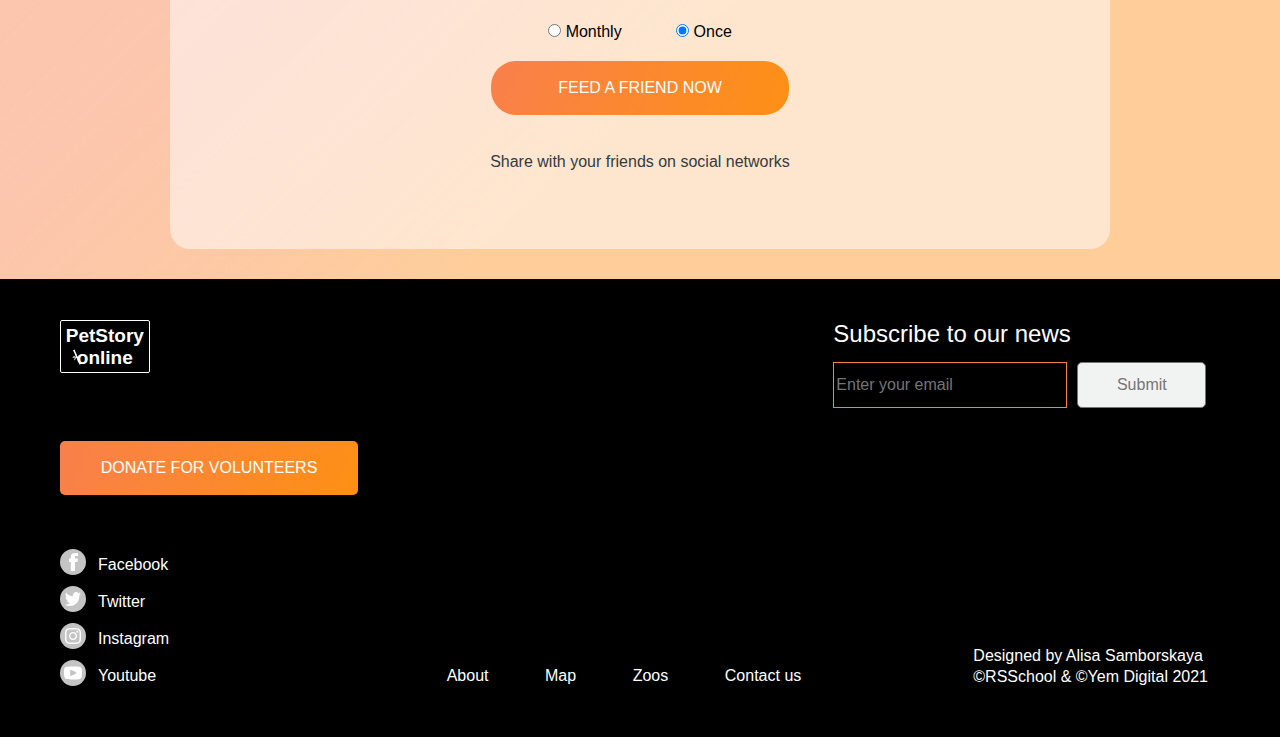
==== commit c3756252: "feat: donate layout and etc" ====
--- a/online-zoo/pages/donate/index.html
+++ b/online-zoo/pages/donate/index.html
@@ -110,7 +110,9 @@
                             <label for="Once">Once</label>
                         </div>
                         <button class="donate-footer-btn">Feed a friend now</button>
-                        <p class="donate-footer-text">Share with your friends on social networks </p>
+                        <div class="donate-footer-text-wrapper">
+                            <p class="donate-footer-text">Share with your friends on social networks </p>
+                        </div>
                     </div>
                 </div>
             </div>
--- a/online-zoo/pages/donate/donate.css
+++ b/online-zoo/pages/donate/donate.css
@@ -9,8 +9,16 @@
     background-size: cover;
 }
 
-.pick-and-feed-donate .container {
-    padding-bottom: 170px;
+@media(max-width:999px) {
+    .main-pandabg {
+        height: 335px;
+    }
+}
+
+@media(max-width:639px) {
+    .main-pandabg {
+        height: 187px;
+    }
 }
 
 .container .orange {
@@ -24,6 +32,28 @@
 .pick-and-feed-donate .container {
     max-width: 1160px;
     margin: 0 auto;
+    padding-bottom: 170px;
+}
+
+@media(max-width:1599px) {
+    .pick-and-feed-donate .container {
+        max-width: 940px;
+        padding-bottom: 30px;
+    }
+}
+
+@media(max-width:999px) {
+    .pick-and-feed-donate .container {
+        max-width: 600px;
+        padding-bottom: 46px;
+    }
+}
+
+@media(max-width:639px) {
+    .pick-and-feed-donate .container {
+        max-width: 300px;
+        padding-bottom: 20px;
+    }
 }
 
 .footer-donate {
@@ -54,12 +84,46 @@
     text-align: left;
 }
 
+@media(max-width:1599px) {
+    .donate-text h3 {
+        max-width: 778px;
+        white-space: normal;
+    }
+}
+
+@media(max-width:999px) {
+    .donate-text h3 {
+        max-width: 600px;
+        font-size: 24px;
+        font-weight: 400;
+        line-height: 29px;
+        letter-spacing: 0em;
+        text-align: left;
+    }
+}
+
+@media(max-width:639px) {
+    .donate-text h3 {
+        max-width: 300px;
+    }
+}
+
 .donate-text p {
     margin-top: 10px;
     font-size: 16px;
     font-weight: 500;
     line-height: 22px;
     text-align: left;
+}
+
+@media(max-width:999px) {
+    .donate-text p {
+        font-size: 16px;
+        font-weight: 400;
+        line-height: 22px;
+        letter-spacing: 0em;
+        text-align: left;
+    }
 }
 
 .donate-text .orange {
@@ -73,6 +137,12 @@
     padding: 40px 92px 60px;
 }
 
+@media(max-width:999px) {
+    .donation-act {
+        padding: 0;
+    }
+}
+
 .donation-act h2 {
     margin: 0;
     font-size: 48px;
@@ -82,6 +152,16 @@
     text-align: center;
 }
 
+@media(max-width:639px) {
+    .donation-act h2 {
+        font-size: 24px;
+        font-weight: 400;
+        line-height: 29px;
+        letter-spacing: 0em;
+        text-align: center;
+    }
+}
+
 .donation-act-text {
     text-align: left;
     font-size: 24px;
@@ -90,6 +170,26 @@
     letter-spacing: 0em;
     margin: 0;
     padding-top: 20px;
+}
+
+@media(max-width:999px) {
+    .donation-act-text {
+        font-size: 24px;
+        font-weight: 400;
+        line-height: 29px;
+        letter-spacing: 0em;
+        text-align: center;
+    }
+}
+
+@media(max-width:639px) {
+    .donation-act-text {
+        font-size: 16px;
+        font-weight: 400;
+        line-height: 22px;
+        letter-spacing: 0em;
+        text-align: center;
+    }
 }
 
 .donation-act .wrapper {
@@ -113,6 +213,15 @@
     color: var(--color-black-blue);
 }
 
+@media(max-width:639px) {
+    .donation-act .wrapper p {
+        font-size: 9px;
+        line-height: 13px;
+        text-align: center;
+        width: 89px;
+    }
+}
+
 .donation-act .wrapper span {
     font-size: 72px;
     font-weight: 500;
@@ -121,12 +230,37 @@
     text-align: center;
 }
 
+@media(max-width:639px) {
+    .donation-act .wrapper span {
+        font-size: 41px;
+        line-height: 32px;
+        margin-left: 25px;
+        margin-right: 25px;
+    }
+}
+
 .donation-act .wrapper .center {
     margin-left: 12px;
 }
 
+@media(max-width:639px) {
+    .donation-act .wrapper .center {
+        margin-left: 0;
+    }
+}
+
 .donation-act .wrapper .rightside {
     margin-left: 64px;
+}
+
+@media(max-width:639px) {
+    .rightside img {
+        width: 160px;
+        height: 138px;
+    }
+    .donation-act .wrapper .rightside {
+        margin-left: 35px;
+    }
 }
 
 .donation-act .amount {
@@ -166,6 +300,27 @@
     pointer-events: none;
     top: 9px;
     padding: 0 26px;
+}
+
+@media(max-width:1599px) {
+    .pick-feed-slider-dots span:nth-child(-n+1) {
+        display: none;
+    }
+    .pick-feed-values span:nth-child(-n+1) {
+        display: none;
+    }
+}
+
+@media(max-width:999px) {
+    .pick-feed-slider-dots span:nth-child(-n+3) {
+        display: none;
+    }
+    .pick-feed-values span:nth-child(-n+3) {
+        display: none;
+    }
+    .pick-feed-values-item:nth-child(6) {
+        color: #FE9013;
+    }
 }
 
 .pick-feed-slider-dot {
@@ -212,6 +367,16 @@
     cursor: pointer;
 }
 
+@media(max-width:639px) {
+    .pick-feed-values-item {
+        font-size: 13px;
+        font-weight: 500;
+        line-height: 18px;
+        letter-spacing: 0em;
+        text-align: center;
+    }
+}
+
 .pick-feed-values-item-active {
     color: #FE9013;
 }
@@ -283,11 +448,20 @@
     background: var(--color-green);
 }
 
+.donate-footer-text-wrapper {
+    margin: 0 auto;
+}
+
 .donate-footer-text {
-    margin-left: 340px;
     font-size: 16px;
     font-weight: 400;
     line-height: 22px;
     letter-spacing: 0em;
     color: var(--color-black-blue);
+}
+
+@media(max-width:880px) {
+    .footer-donate .footer-center {
+        bottom: -10px;
+    }
 }--- a/online-zoo/pages/main/main.css
+++ b/online-zoo/pages/main/main.css
@@ -1,5 +1,6 @@
 body {
     overflow-x: hidden;
+    overflow: hidden;
 }
 
 .header-nav-link-active {
@@ -147,6 +148,33 @@
     }
 }
 
+@media(max-width:600px) {
+    .animal-online-content {
+        height: 187px;
+    }
+    .bg-image {
+        height: 187px;
+    }
+    .orange-circle {
+        width: 119px;
+        height: 119px;
+        top: 56px;
+        left: 154px;
+    }
+    .animal-online-text {
+        top: 42px;
+        left: 162px;
+        max-width: 128px;
+        font-size: 27px;
+        font-weight: 700;
+        line-height: 20px;
+    }
+    .animal-online-btn {
+        top: 110%;
+        left: 3.5%;
+    }
+}
+
 
 /* Backstage */
 
@@ -263,6 +291,34 @@
         width: 128px;
         height: 476px;
         top: 65%;
+    }
+}
+
+@media(max-width:500px) {
+    .backstage-content {
+        width: 300px
+    }
+    .backstage-content-title,
+    .backstage-content-subtitle {
+        font-size: 24px;
+        font-weight: 400;
+        line-height: 29px;
+        letter-spacing: 0em;
+        text-align: left;
+    }
+    .backstage-content-text {
+        font-size: 16px;
+        font-weight: 400;
+        line-height: 22px;
+        letter-spacing: 0em;
+        text-align: left;
+    }
+    .side-flower {
+        z-index: -1;
+        top: 40%;
+        right: 0%;
+        width: 100px;
+        height: 220px;
     }
 }
 
@@ -365,10 +421,15 @@
     width: 100%;
 }
 
+.pets-button-wrapper {
+    margin: 0 auto;
+    max-width: 300px;
+}
+
 .pets-button {
     width: 298px;
     height: 54px;
-    margin: 80px 40.5% 100px;
+    margin: 80px auto 100px;
     background: #FE9013;
     border: none;
     border-radius: 25px;
@@ -433,6 +494,7 @@
 
 .palm-adapt {
     display: none;
+    z-index: -1;
 }
 
 .strelitzia {
@@ -487,7 +549,7 @@
         display: none;
     }
     .pets-button {
-        margin: 60px 35% 140px;
+        margin-bottom: 140px;
     }
 }
 
@@ -499,7 +561,7 @@
         width: 280px;
     }
     .pets-button {
-        margin: 0 29% 100px;
+        margin-bottom: 100px;
     }
 }
 
@@ -517,6 +579,29 @@
         bottom: 0;
     }
     .strelitzia {
+        width: 30%;
+    }
+}
+
+@media(max-width:639px) {
+    .pets .wrapper {
+        height: 100%;
+        margin: 0 30px;
+        justify-content: center;
+    }
+    .left-arrow,
+    .right-arrow {
+        display: none;
+    }
+    .pets-card {
+        margin-bottom: 20px;
+    }
+    .pets-button {
+        margin: 0 auto 60px;
+    }
+    .palm-adapt {
+        left: -5%;
+        bottom: 0%;
         width: 30%;
     }
 }
@@ -725,7 +810,7 @@
     }
 }
 
-@media (max-width:640px) {
+@media (max-width:730px) {
     .pick-and-feed-bg {
         padding: 20px 0;
     }
@@ -752,7 +837,7 @@
     }
 }
 
-@media (max-width:639px) {
+@media (max-width:560px) {
     .pick-and-feed .wrapper {
         flex-direction: column;
     }
@@ -763,7 +848,20 @@
         margin-bottom: 74px;
     }
     .green-r {
-        top: 85%;
+        top: 100%;
+        left: 0;
+        right: -52%;
+    }
+    .green-l {
+        top: 65%;
+        left: 0;
+        right: -52%;
+    }
+}
+
+@media (max-width:320px) {
+    .green-r {
+        top: 82%;
         left: 0;
         right: -65%;
     }
@@ -772,9 +870,6 @@
         left: 0;
         right: -65%;
     }
-}
-
-@media (max-width:320px) {
     .pick-and-feed-bg {
         padding: 20px 11px;
     }
--- a/online-zoo/assets/styles/footer.css
+++ b/online-zoo/assets/styles/footer.css
@@ -275,7 +275,14 @@
     .footer {
         height: 282px;
     }
+    .footer-donate {
+        height: 282px;
+    }
     .footer .container {
+        margin-top: 0;
+        padding: 12px 20px 0 20px;
+    }
+    .footer-donate .container {
         margin-top: 0;
         padding: 12px 20px 0 20px;
     }
@@ -322,6 +329,9 @@
     .footer .container {
         padding: 0;
     }
+    .footer-donate .container {
+        padding: 0;
+    }
     .footer-logo {
         display: none;
     }
@@ -358,17 +368,45 @@
         right: 0%;
     }
     .footer-center {
-        top: 262px;
+        top: 312px;
     }
 }
 
 @media(max-width:320px) {
+    .footer {
+        height: 324px;
+    }
+    .footer-donate {
+        height: 324px;
+    }
     .footer .container {
+        padding: 0;
+    }
+    .footer-donate .container {
         padding: 0;
     }
     .footer-logo-title {
         margin-left: 96px;
         margin-right: 96px;
     }
-    .social-media {}
+    .social-media {
+        margin-right: 43px;
+        margin-top: 30px;
+    }
+    .footer-btn {
+        margin-top: 30px;
+        margin-left: 10px;
+    }
+    .footer-designedby {
+        margin-top: 17px;
+    }
+    .footer-designedby p {
+        margin-top: 13px;
+    }
+    .footer-nav-link {
+        margin-right: 30px;
+    }
+    .footer-nav-link:last-child {
+        width: 77px;
+    }
 }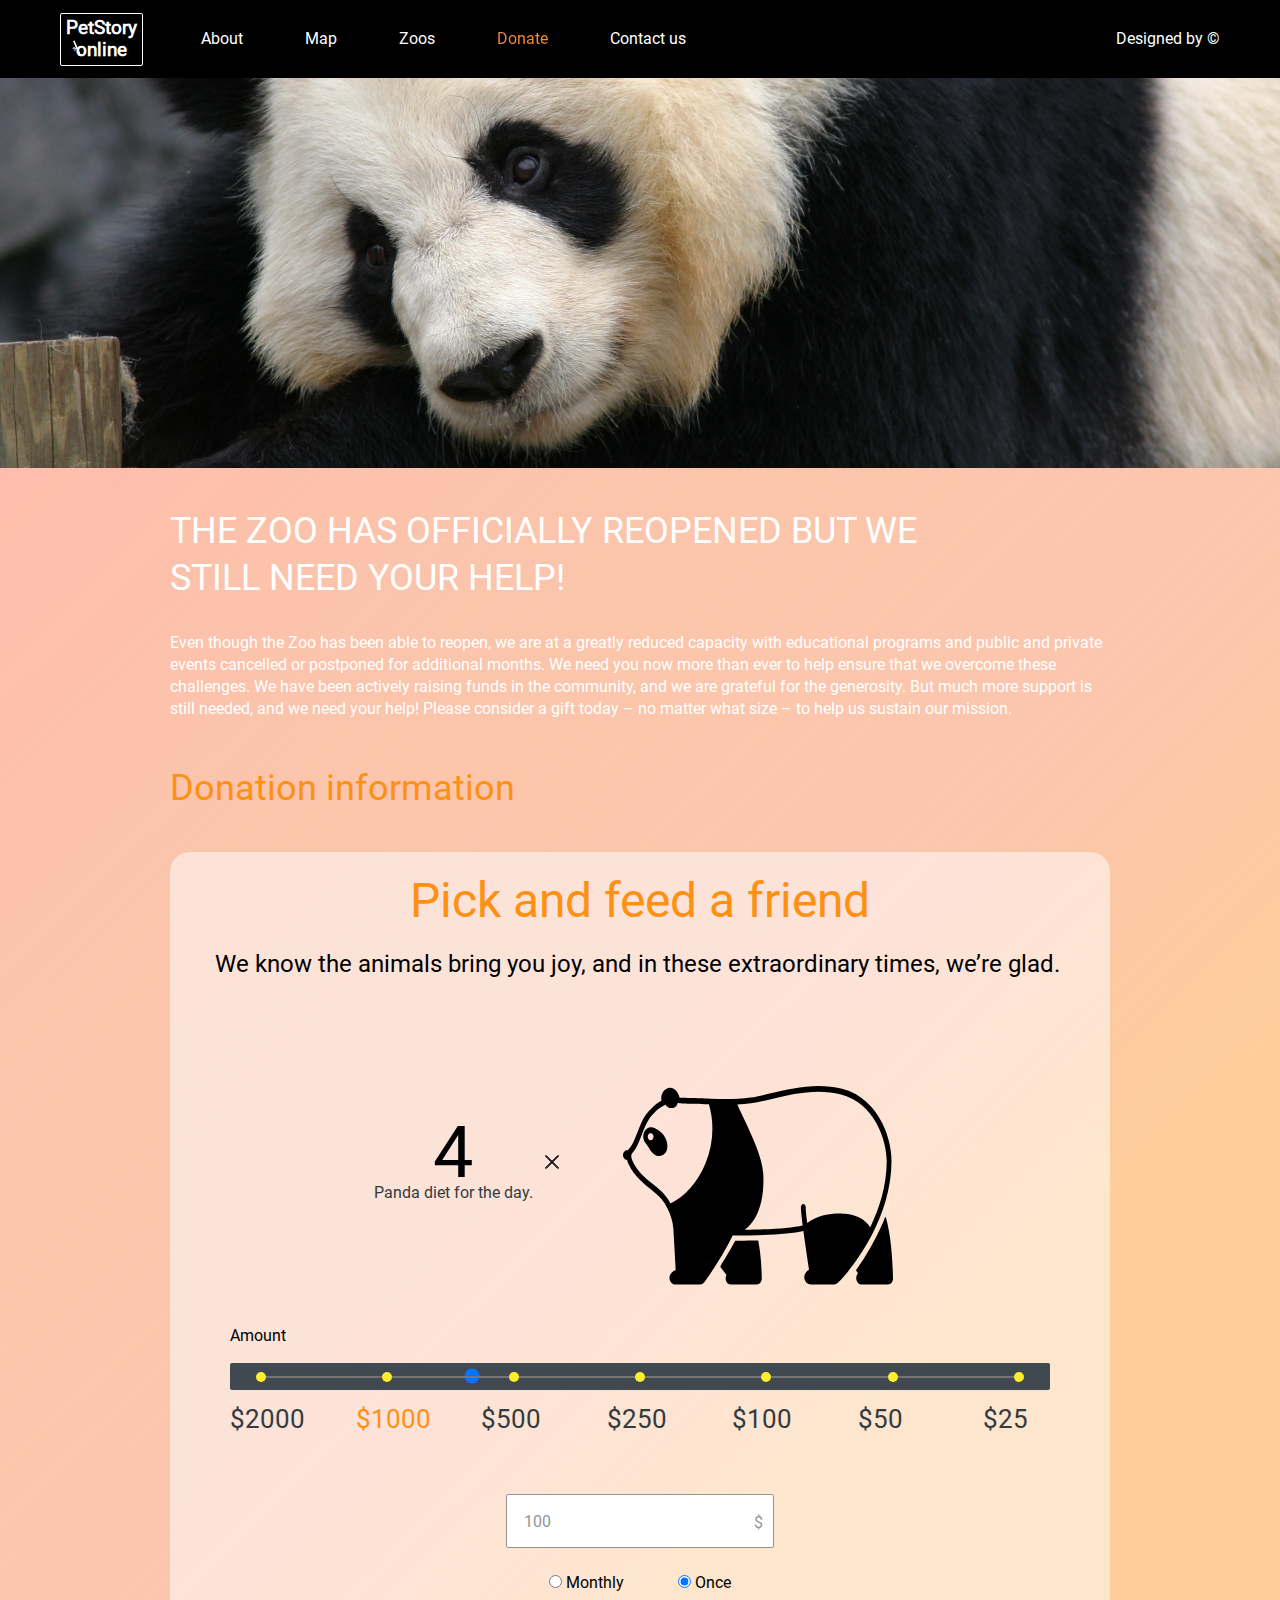
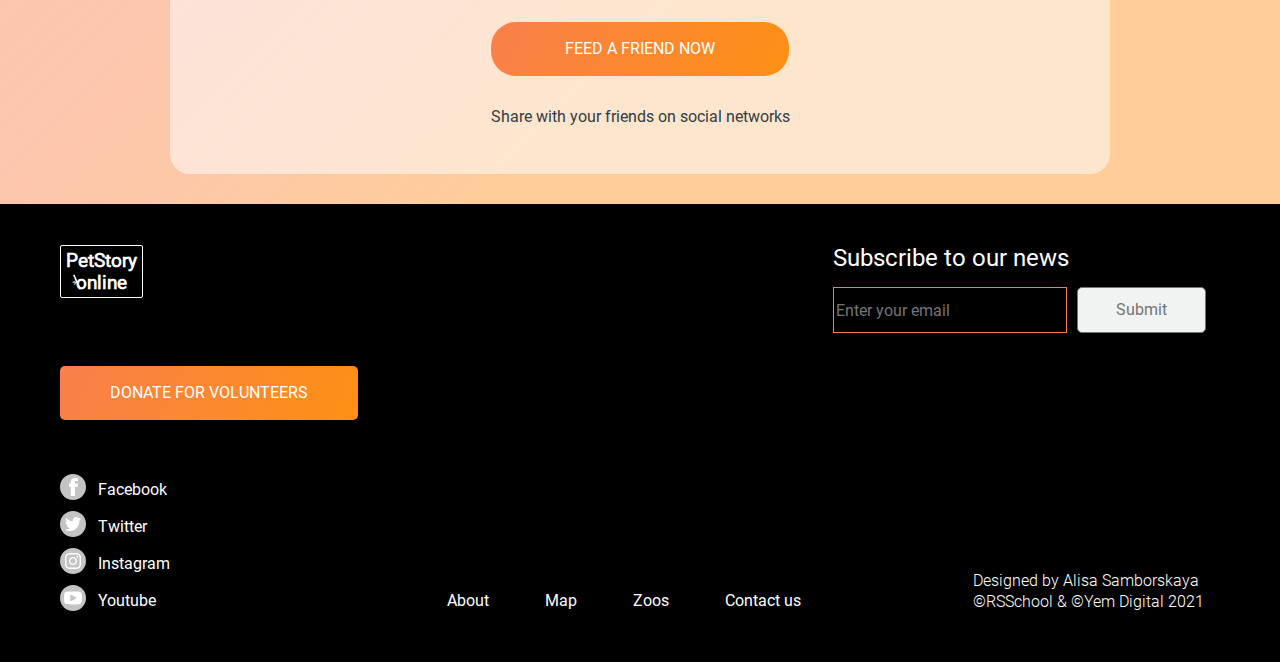
==== commit b9b3f1a6: "feat: burger menu" ====
--- a/online-zoo/pages/donate/index.html
+++ b/online-zoo/pages/donate/index.html
@@ -19,11 +19,6 @@
     <header class="header">
         <div class="wrapper">
             <div class="header-nav">
-                <div class="icon-menu">
-                    <span></span>
-                    <span></span>
-                    <span></span>
-                </div>
                 <div class="header-logo">
                     <a href="../../pages/main/index.html">
                         <h1 class="header-logo-title" href="#">PetStory<br> online</h1>
@@ -39,6 +34,31 @@
                 </nav>
             </div>
             <a class="header-nav-link figma-link" href="https://www.figma.com/file/jfEFwkXVj1WRq7sUHDr8os/PetStory-online">Designed by ©</a>
+        </div>
+        <div class="wrapper-burger">
+            <div class="wrapper-burger-bg">
+                <div class="icon-menu">
+                    <span></span>
+                    <span></span>
+                    <span></span>
+                </div>
+                <div class="header-logo">
+                    <a href="../../pages/main/index.html">
+                        <h1 class="header-logo-title">PetStory<br> online</h1>
+                    </a>
+                    <img src="../../assets/icons/bamboo.svg" class="header-logo-icon" alt="bamboo-stick">
+                </div>
+                <div class="header-nav-burger">
+                    <nav>
+                        <a class="header-nav-link" href="../../pages/main/index.html">About</a>
+                        <a class="header-nav-link" href="#">Map</a>
+                        <a class="header-nav-link" href="#">Zoos</a>
+                        <a class="header-nav-link  active" href="../../pages/donate/index.html">Donate</a>
+                        <a class="header-nav-link" href="#">Contact us</a>
+                        <a class="header-nav-link" href="https://www.figma.com/file/jfEFwkXVj1WRq7sUHDr8os/PetStory-online">Designed by ©</a>
+                    </nav>
+                </div>
+            </div>
         </div>
     </header>
     <main>
@@ -133,7 +153,9 @@
                     </a>
                     <img src="../../assets/icons/bamboo.svg" class="footer-logo-icon" alt="bamboo-stick">
                 </div>
-                <a href="../../pages/donate/index.html"> <button class="footer-btn">donate for volunteers</button></a>
+                <div class="footer-btn-wrapper">
+                    <a href="../../pages/donate/index.html"> <button class="footer-btn">donate for volunteers</button></a>
+                </div>
                 <div class="social-media">
                     <div class="social-media-item">
                         <div class="circle">
@@ -184,6 +206,8 @@
             </div>
         </div>
     </footer>
+    <script src="../../pages/main/bugrer.js"></script>
+    <script src="../../pages/donate/donate.js"></script>
 </body>
 
 </html>--- a/online-zoo/pages/donate/donate.css
+++ b/online-zoo/pages/donate/donate.css
@@ -11,13 +11,13 @@
 
 @media(max-width:999px) {
     .main-pandabg {
-        height: 335px;
+        height: 369px;
     }
 }
 
 @media(max-width:639px) {
     .main-pandabg {
-        height: 187px;
+        height: 221px;
     }
 }
 
@@ -92,6 +92,9 @@
 }
 
 @media(max-width:999px) {
+    .donate-text {
+        padding-top: 30px;
+    }
     .donate-text h3 {
         max-width: 600px;
         font-size: 24px;
@@ -100,9 +103,17 @@
         letter-spacing: 0em;
         text-align: left;
     }
-}
-
-@media(max-width:639px) {
+    .donate-text .orange {
+        font-size: 36px;
+        font-weight: 400;
+        line-height: 46px;
+    }
+}
+
+@media(max-width:639px) {
+    .donate-text {
+        padding-top: 30px;
+    }
     .donate-text h3 {
         max-width: 300px;
     }
@@ -116,8 +127,17 @@
     text-align: left;
 }
 
-@media(max-width:999px) {
+@media(max-width:1599px) {
     .donate-text p {
+        margin-top: 30px;
+        width: 939px;
+    }
+}
+
+@media(max-width:999px) {
+    .donate-text p {
+        margin-top: 20px;
+        width: 600px;
         font-size: 16px;
         font-weight: 400;
         line-height: 22px;
@@ -126,8 +146,38 @@
     }
 }
 
+@media(max-width:639px) {
+    .donate-text p {
+        width: 300px;
+        margin-top: 20px;
+    }
+}
+
 .donate-text .orange {
     margin-top: 40px;
+}
+
+@media(max-width:1599px) {
+    .donate-text .orange {
+        margin-top: 45px;
+    }
+}
+
+@media(max-width:999px) {
+    .donate-text .orange {
+        margin-top: 30px;
+    }
+}
+
+@media(max-width:639px) {
+    .donate-text .orange {
+        font-size: 24px;
+        font-weight: 400;
+        line-height: 29px;
+        letter-spacing: 0em;
+        text-align: left;
+        margin-top: 30px;
+    }
 }
 
 .donation-act {
@@ -137,9 +187,23 @@
     padding: 40px 92px 60px;
 }
 
+@media(max-width:1599px) {
+    .donation-act {
+        margin-top: 40px;
+        padding: 20px 45px 30px;
+    }
+}
+
 @media(max-width:999px) {
     .donation-act {
         padding: 0;
+        padding-top: 20px;
+    }
+}
+
+@media(max-width:639px) {
+    .donation-act {
+        margin-top: 30px;
     }
 }
 
@@ -150,6 +214,12 @@
     line-height: 58px;
     letter-spacing: 0em;
     text-align: center;
+}
+
+@media(max-width:1000px) {
+    .donation-act h2 {
+        padding-top: 0px;
+    }
 }
 
 @media(max-width:639px) {
@@ -172,8 +242,16 @@
     padding-top: 20px;
 }
 
-@media(max-width:999px) {
+@media(max-width:1599px) {
     .donation-act-text {
+        width: 849px;
+        padding-top: 20px;
+    }
+}
+
+@media(max-width:999px) {
+    .donation-act-text {
+        max-width: 600px;
         font-size: 24px;
         font-weight: 400;
         line-height: 29px;
@@ -184,6 +262,8 @@
 
 @media(max-width:639px) {
     .donation-act-text {
+        max-width: 300px;
+        padding-top: 12px;
         font-size: 16px;
         font-weight: 400;
         line-height: 22px;
@@ -199,8 +279,45 @@
     align-items: center;
 }
 
+@media (max-width:999px) {
+    .donation-act .wrapper {
+        margin-left: 0;
+    }
+}
+
+@media (max-width:999px) {
+    .donation-act .wrapper {
+        margin-top: 50px;
+    }
+}
+
+@media (max-width:639px) {
+    .donation-act .wrapper {
+        margin-top: 40px;
+    }
+}
+
 .donation-act .wrapper .four {
     display: block;
+}
+
+@media (max-width:999px) {
+    .donation-act .wrapper .four {
+        margin-top: 40px;
+    }
+}
+
+@media (max-width:639px) {
+    .donation-act .wrapper .four {
+        margin-top: -10px;
+    }
+}
+
+@media (max-width:639px) {
+    .leftside p {
+        width: 159px;
+        white-space: nowrap;
+    }
 }
 
 .donation-act .wrapper p {
@@ -257,6 +374,7 @@
     .rightside img {
         width: 160px;
         height: 138px;
+        margin-top: -30px;
     }
     .donation-act .wrapper .rightside {
         margin-left: 35px;
@@ -265,6 +383,25 @@
 
 .donation-act .amount {
     margin-top: 48px;
+}
+
+@media(max-width:1599px) {
+    .donation-act .amount {
+        margin: 35px 15px 20px;
+    }
+}
+
+@media(max-width:999px) {
+    .donation-act .amount {
+        margin: 30px 0 20px;
+    }
+}
+
+@media(max-width:639px) {
+    .donation-act .amount {
+        margin-top: 0px;
+        margin-bottom: 0;
+    }
 }
 
 .donation-act .amount p {
@@ -273,6 +410,19 @@
     line-height: 22px;
     letter-spacing: 0em;
     text-align: left;
+}
+
+@media(max-width:999px) {
+    .donation-act .amount p {
+        margin-left: 10px;
+    }
+}
+
+@media(max-width:639px) {
+    .donation-act .amount p {
+        margin-top: 0;
+        margin-bottom: 10px;
+    }
 }
 
 .pick-feed-slider {
@@ -291,6 +441,12 @@
     position: relative;
 }
 
+@media(max-width:639px) {
+    .pick-feed-range {
+        height: 14px;
+    }
+}
+
 .pick-feed-slider-dots {
     position: absolute;
     box-sizing: border-box;
@@ -302,6 +458,14 @@
     padding: 0 26px;
 }
 
+@media(max-width:639px) {
+    .pick-feed-slider-dots {
+        top: 5px;
+        width: 100%;
+        padding: 0 28px;
+    }
+}
+
 @media(max-width:1599px) {
     .pick-feed-slider-dots span:nth-child(-n+1) {
         display: none;
@@ -330,6 +494,13 @@
     width: 10px;
     z-index: 2;
     position: relative;
+}
+
+@media(max-width:639px) {
+    .pick-feed-slider-dot {
+        height: 5px;
+        width: 5px;
+    }
 }
 
 .pick-feed-slider-dot:hover {
@@ -349,6 +520,12 @@
     border: none;
 }
 
+@media(max-width:639px) {
+    .pick-feed-slider-line {
+        top: -2px;
+    }
+}
+
 .pick-feed-values {
     position: absolute;
     box-sizing: border-box;
@@ -358,6 +535,12 @@
     top: 38px;
 }
 
+@media(max-width:639px) {
+    .pick-feed-values {
+        top: 20px;
+    }
+}
+
 .pick-feed-values-item {
     width: 75px;
     color: #333B41;
@@ -397,11 +580,38 @@
     margin: 92px auto 0 auto;
 }
 
+@media(max-width:1599px) {
+    .donate-amount-input {
+        margin-top: 80px;
+    }
+}
+
+@media(max-width:999px) {
+    .donate-amount-input {
+        margin-top: 75px;
+    }
+}
+
+@media(max-width:639px) {
+    .donate-amount-input {
+        margin-top: 40px;
+    }
+}
+
 .donate-amount-input p {
     position: absolute;
     left: 248px;
     top: 4px;
     color: #929699;
+}
+
+@media(max-width:999px) {
+    .donate-amount-input p {
+        position: absolute;
+        left: 160px;
+        top: -5px;
+        color: #929699;
+    }
 }
 
 .donate-amount-input-input {
@@ -415,6 +625,13 @@
     font-size: 16px;
     line-height: 140%;
     color: #929699;
+}
+
+@media(max-width:999px) {
+    .donate-amount-input-input {
+        width: 180px;
+        height: 42px;
+    }
 }
 
 .donate-footer-notes {
@@ -440,6 +657,27 @@
     color: rgba(255, 255, 255, 1);
 }
 
+@media(max-width:1599px) {
+    .donate-footer-btn {
+        margin-top: 30px;
+    }
+}
+
+@media(max-width:999px) {
+    .donate-footer-btn {
+        margin: 30px auto 20px;
+    }
+    .donate-footer-notes {
+        margin-top: 30px;
+    }
+}
+
+@media(max-width:639px) {
+    .donate-footer-btn {
+        margin: 27px auto 30px;
+    }
+}
+
 .donate-footer-btn:hover {
     background: #E47209;
 }
@@ -460,8 +698,33 @@
     color: var(--color-black-blue);
 }
 
+@media(max-width:1599px) {
+    .donate-footer-text {
+        margin-top: 10px;
+    }
+}
+
+@media(max-width:999px) {
+    .donate-footer-text {
+        margin-bottom: 32px;
+    }
+}
+
 @media(max-width:880px) {
     .footer-donate .footer-center {
-        bottom: -10px;
+        bottom: -35px;
+    }
+}
+
+@media(max-width:639px) {
+    .donate-footer-text {
+        white-space: nowrap;
+        width: 300px;
+        margin-top: 0;
+        margin-bottom: 20px;
+    }
+    .footer-logo-title {
+        width: 128px;
+        white-space: nowrap;
     }
 }--- a/online-zoo/assets/styles/fonts.css
+++ b/online-zoo/assets/styles/fonts.css
@@ -1,19 +1,19 @@
 @font-face {
     font-family: RobotoRegular;
-    src: url(/assets/fonts/Roboto-Regular.ttf);
+    src: url(../../assets/fonts/Roboto-Regular.ttf);
 }
 
 @font-face {
     font-family: RobotoBold;
-    src: url(/assets/fonts/Roboto-Bold.ttf);
+    src: url(../../assets/fonts/Roboto-Bold.ttf);
 }
 
 @font-face {
     font-family: RobotoMedium;
-    src: url(/assets/fonts/Roboto-Medium.ttf);
+    src: url(../../assets/fonts/Roboto-Medium.ttf);
 }
 
 @font-face {
     font-family: RobotoLight;
-    src: url(/assets/fonts/Roboto-Light.ttf);
+    src: url(../../assets/fonts/Roboto-Light.ttf);
 }--- a/online-zoo/assets/styles/header.css
+++ b/online-zoo/assets/styles/header.css
@@ -19,6 +19,10 @@
     display: flex;
     justify-content: space-between;
     align-items: center;
+}
+
+.wrapper-burger {
+    display: none;
 }
 
 .header-logo {
@@ -100,11 +104,83 @@
 @media(max-width:640px) {
     .header {
         position: fixed;
-        z-index: 1;
+        z-index: 1000;
         width: 100%;
         height: 34px;
         top: 0;
         left: 0;
+    }
+    .header .wrapper {
+        margin: 0 30px 0 15px;
+        display: none;
+    }
+    .header .wrapper-burger .header-nav-burger {
+        display: none;
+    }
+    .wrapper-burger.active {
+        position: fixed;
+        background-color: rgba(0, 0, 0, 0.8);
+        margin: 0;
+        height: 100%;
+        width: 100%;
+    }
+    .wrapper-burger.active .header-nav-burger {
+        display: block;
+    }
+    .wrapper-burger.active nav {
+        display: flex;
+        flex-direction: column;
+    }
+    .wrapper-burger.active .wrapper-burger-bg {
+        background-color: #fff;
+    }
+    .wrapper-burger.active .header-logo-title {
+        margin: 10px;
+        background: var(--color-orange);
+        -webkit-background-clip: text;
+        -webkit-text-fill-color: transparent;
+        background-clip: text;
+        border: 1px solid orange;
+    }
+    .wrapper-burger {
+        display: block;
+        margin: 0 30px 0 15px;
+    }
+    .wrapper-burger-bg {
+        height: 43%;
+        width: 100%;
+    }
+    .wrapper-burger-bg.active {
+        transform: translateY(0);
+        transform: translateY(-100%);
+    }
+    .wrapper-burger .active {
+        display: block;
+    }
+    .icon-menu.active {
+        transform: translateX(0);
+        transform: translateX(-100%);
+        transition: transform 0.5s;
+    }
+    .icon-menu.active span {
+        background-color: black;
+    }
+    .icon-menu.active span:first-of-type {
+        transform: translateX(100%);
+        background-color: #fff;
+    }
+    .icon-menu.active span:nth-of-type(2) {
+        top: 50%;
+        transform: translate(-50%, -50%) rotate(45deg);
+    }
+    .icon-menu.active span:nth-of-type(3) {
+        top: 50%;
+        transform: translate(-50%, -50%) rotate(-45deg);
+    }
+    .header-nav-link {
+        margin-top: 15px;
+        margin-left: 15px;
+        color: #333B41;
     }
     .header-logo-title {
         border: none;
@@ -175,7 +251,23 @@
     }
 }
 
-.active {
+@media(max-width:320px) {
+    .header .wrapper {
+        margin: 0 10px 0 6px;
+    }
+    .icon-menu {
+        display: block;
+        position: absolute;
+        top: 12px;
+        right: 10px;
+        width: 18px;
+        height: 10px;
+        cursor: pointer;
+        z-index: 5;
+    }
+}
+
+.header-nav-link.active {
     background: var(--color-orange);
     -webkit-background-clip: text;
     -webkit-text-fill-color: transparent;
--- a/online-zoo/pages/main/main.css
+++ b/online-zoo/pages/main/main.css
@@ -135,25 +135,25 @@
         left: 330px;
     }
     .animal-online-text {
-        top: 42px;
-        left: 362px;
+        top: 29px;
+        left: 365px;
         max-width: 255px;
         font-size: 54px;
         font-weight: 700;
         line-height: 41px;
     }
     .animal-online-btn {
-        top: 73%;
+        top: 74%;
         left: 3.5%;
     }
 }
 
 @media(max-width:600px) {
     .animal-online-content {
-        height: 187px;
+        height: 221px;
     }
     .bg-image {
-        height: 187px;
+        height: 221px;
     }
     .orange-circle {
         width: 119px;
@@ -170,6 +170,25 @@
         line-height: 20px;
     }
     .animal-online-btn {
+        top: 85%;
+        left: 3.5%;
+    }
+}
+
+@media(max-width:320px) {
+    .orange-circle {
+        top: 56px;
+        left: 160px;
+    }
+    .animal-online-text {
+        top: 48px;
+        left: 178px;
+        max-width: 128px;
+        font-size: 27.21px;
+        font-weight: 700;
+        line-height: 20.41px;
+    }
+    .animal-online-btn {
         top: 110%;
         left: 3.5%;
     }
@@ -255,7 +274,7 @@
 
 @media (max-width: 1000px) {
     .backstage {
-        margin: 100px 30px 180px 30px;
+        margin: 100px 30px 160px 30px;
     }
 }
 
@@ -270,17 +289,20 @@
 
 @media(max-width:640px) {
     .backstage {
-        margin-bottom: 80px;
+        margin: 60px 20px 45px 20px;
     }
     .backstage-content {
         margin-left: 0;
     }
-    .backstage-content-title,
-    .backstage-content-subtitle {
+    .backstage-content-title {
         margin-bottom: 20px;
     }
     .backstge-content-text {
         margin-bottom: 30px;
+    }
+    .backstge-content-text2 {
+        width: 495px;
+        margin-top: 20px;
     }
     .side-flower-wrapper {
         overflow: hidden;
@@ -290,7 +312,17 @@
         display: inherit;
         width: 128px;
         height: 476px;
-        top: 65%;
+        top: 55%;
+    }
+}
+
+@media(max-width:600px) {
+    .side-flower {
+        z-index: -1;
+        top: 40%;
+        right: 0%;
+        width: 100px;
+        height: 220px;
     }
 }
 
@@ -317,8 +349,28 @@
         z-index: -1;
         top: 40%;
         right: 0%;
-        width: 100px;
-        height: 220px;
+        width: 25px;
+        height: 200px;
+    }
+}
+
+@media(max-width:320px) {
+    .backstage {
+        margin: 105px 0 45px 10px;
+    }
+    .backstage-content-title {
+        margin-bottom: 10px;
+    }
+    .backstge-content-text {
+        margin-top: 10px;
+        margin-bottom: 0;
+    }
+    .backstage-content-subtitle {
+        margin-top: 15px;
+        margin-bottom: 10px;
+    }
+    .backstge-content-text2 {
+        width: 300px;
     }
 }
 
@@ -415,6 +467,10 @@
 .card-image {
     margin-left: auto;
     margin-right: 10px;
+}
+
+.pets-card {
+    font-family: var(--font-family-r);
 }
 
 .pets-card-image {
@@ -539,8 +595,22 @@
         margin: 0 30px;
         height: 801px;
     }
+    .pets-card {
+        height: 354px;
+    }
     .pets-card-image {
         width: 294px;
+    }
+    .left-arrow {
+        left: 34%;
+        top: 46%;
+    }
+    .right-arrow {
+        right: 34%;
+        top: 46%;
+    }
+    .card-content-text {
+        margin-top: 5px;
     }
     .pets-card:nth-child(6) {
         display: block;
@@ -566,13 +636,29 @@
 }
 
 @media(max-width:640px) {
+    .pets .wrapper {
+        margin: 0 20px;
+    }
+    .pets-card {
+        margin-bottom: 92px;
+        height: 332px;
+    }
+    .card-content-text {
+        font-size: 12px;
+        font-weight: 500;
+        line-height: 17px;
+        margin: 0;
+    }
+    .pets-button {
+        margin-top: 13px;
+    }
     .left-arrow {
-        left: 36%;
-        top: 43%;
+        left: 37%;
+        top: 42.5%;
     }
     .right-arrow {
-        right: 36%;
-        top: 43%;
+        right: 37%;
+        top: 42.5%;
     }
     .palm-adapt {
         left: -8.5%;
@@ -606,7 +692,28 @@
     }
 }
 
-@media(max-width:320px) {}
+@media(max-width:320px) {
+    .pets .wrapper {
+        margin: 0 20px 0 10px;
+    }
+    .card-content {
+        margin-left: 10px;
+    }
+    .card-content-title {
+        font-size: 12px;
+        font-weight: 500;
+        line-height: 17px;
+        letter-spacing: 0em;
+        text-align: left;
+    }
+    .strelitzia {
+        width: 30%;
+        right: -7%;
+    }
+    .pets-button {
+        margin: -5px auto 60px;
+    }
+}
 
 
 /* pick and feed */
@@ -740,8 +847,13 @@
     color: var(--color-black-blue);
 }
 
+.pick-and-feed-button-wrapper {
+    width: 298px;
+    margin: 0 auto;
+}
+
 .pick-and-feed-button {
-    margin: 120px 37% 60px 37%;
+    margin: 120px 0 60px 0;
     width: 298px;
     height: 54px;
     background: var(--color-orange);
@@ -799,30 +911,60 @@
         max-width: 813px;
     }
     .pick-and-feed h3 {
-        margin: 40px auto;
+        margin: 40px auto 38px;
     }
     .pick-and-feed .wrapper {
-        margin: 0 10%;
+        margin: 0 9.5%;
         justify-content: space-between;
     }
     .pick-and-feed-button {
-        margin: 146px 34% 50px 34%;
+        margin: 140px 0 50px 0;
     }
 }
 
 @media (max-width:730px) {
+    .pick-and-feed-title {
+        padding-top: 10px;
+        font-size: 42px;
+        font-weight: 400;
+        line-height: 50px;
+        letter-spacing: 0em;
+        text-align: center;
+    }
+    .pick-and-feed-subtitle,
+    .pick-and-feed-bold,
+    .pick-and-feed-notbold {
+        margin-top: 20px;
+        margin-left: 20px;
+    }
+    .pick-and-feed-subtitle {
+        margin-top: 20px;
+        margin-bottom: 0;
+        font-family: Roboto;
+        font-size: 22px;
+        font-weight: 600;
+        line-height: 26px;
+        letter-spacing: 0em;
+        text-align: left;
+    }
+    .pick-and-feed-notbold {
+        margin-top: 10px;
+    }
+    .pick-and-feed h3 {
+        margin: 30px auto 20px;
+    }
     .pick-and-feed-bg {
         padding: 20px 0;
     }
     .pick-and-feed .wrapper {
         position: relative;
-        margin: 0 20px;
+        margin: 0 30px 0 20px;
     }
     .pick-and-feed-bigarrows {
         display: none;
     }
     .pick-and-feed-button {
-        margin: 116px 30% 60px 30%;
+        margin: 116px 0 60px 0;
     }
     .pick-and-feed-greenarrows {
         display: block;
@@ -857,18 +999,22 @@
         left: 0;
         right: -52%;
     }
+    .pick-and-feed-bold,
+    .pick-and-feed-notbold {
+        display: none;
+    }
 }
 
 @media (max-width:320px) {
     .green-r {
-        top: 82%;
+        top: 84.5%;
         left: 0;
-        right: -65%;
+        right: -90%;
     }
     .green-l {
-        top: 50%;
+        top: 51%;
         left: 0;
-        right: -65%;
+        right: -90%;
     }
     .pick-and-feed-bg {
         padding: 20px 11px;
@@ -876,7 +1022,7 @@
     .pick-and-feed-button {
         box-sizing: border-box;
         width: 298px;
-        margin: 30px 0 40px;
+        margin: 20px 0 40px;
     }
     .pick-and-feed-title {
         padding-top: 20px;
@@ -887,20 +1033,23 @@
         text-align: center;
     }
     .pick-and-feed-subtitle {
-        margin: 0;
-        margin-top: 10px;
+        font-family: var(--font-family-b);
         font-size: 18px;
         font-weight: 400;
         line-height: 22px;
         letter-spacing: 0em;
         text-align: center;
+        margin-left: 8px;
+        margin-top: 11px;
     }
     .pick-and-feed h3 {
+        font-size: 24px;
+        font-weight: 400;
+        line-height: 29px;
         margin: 20px auto;
     }
-    .pick-and-feed-bold,
-    .pick-and-feed-notbold {
-        display: none;
+    .pick-and-feed .card-text {
+        padding-top: 10px;
     }
 }
 
@@ -1076,11 +1225,15 @@
 
 @media(max-width:640px) {
     .testimonials .container {
-        margin: 0 20px 90px;
+        margin: 0 20px 80px;
     }
     .testimonials-cards {
         display: flex;
         flex-direction: column;
+        row-gap: 15px;
+    }
+    .testimonials h3 {
+        margin-top: 60px;
     }
     .testimonials-item {
         max-height: 109px;
@@ -1090,13 +1243,37 @@
     }
     .testimonials .container button {
         width: 240px;
-        margin: 40px 30%;
+        margin-top: 40px;
         margin-bottom: 0;
     }
+    .button-leave-feedback {
+        margin: 0 auto;
+        max-width: 240px;
+    }
+    .testimonials-leaves {
+        bottom: -30%;
+    }
 }
 
 @media(max-width:320px) {
+    .testimonials .container {
+        margin: 0 10px 60px;
+    }
+    .testimonials-cards {
+        margin-top: 20px;
+    }
     .testimonials .container button {
-        margin: 30px 20px 0 20px;
+        margin-top: 30px;
+    }
+    .testimonials h3 {
+        margin-top: 30px;
+        font-size: 24px;
+        font-weight: 400;
+        line-height: 29px;
+        letter-spacing: 0em;
+        text-align: center;
+    }
+    .testimonials-leaves {
+        bottom: -20%;
     }
 }--- a/online-zoo/assets/styles/footer.css
+++ b/online-zoo/assets/styles/footer.css
@@ -195,6 +195,12 @@
     color: #bdbdbd;
 }
 
+@media(max-width:1000px) {
+    .footer-email {
+        background: #111115;
+    }
+}
+
 .footer-submit {
     background: var(--color-gray-light);
     width: 129px;
@@ -242,8 +248,17 @@
 @media(max-width:1599px) {}
 
 @media(max-width:1000px) {
+    .footer {
+        background: #111115;
+    }
+    .footer-donate {
+        background: #111115;
+    }
     .footer .container {
         padding: 5px 18px 0 43px;
+    }
+    .footer-donate .container {
+        padding: 5px 18px 0 35px;
     }
     .social-media {
         margin-top: 34px;
@@ -325,7 +340,51 @@
     }
 }
 
+@media (max-width:640px) {
+    .footer-btn {
+        margin-top: 30px;
+    }
+    .footer-center {
+        position: absolute;
+        left: 0;
+        bottom: -120px;
+        padding-left: 20px;
+    }
+    .footer-nav-link {
+        margin-right: 37px;
+    }
+    .social-media {
+        top: -8px;
+    }
+    .social-media-item {
+        margin-top: 20px;
+    }
+}
+
 @media(max-width:600px) {
+    .footer-designedby {
+        position: absolute;
+        top: 180px;
+        right: -7%;
+    }
+    .footer-nav-link {
+        margin-right: 30px;
+    }
+    .footer-nav-link:last-child {
+        width: 77px;
+    }
+}
+
+@media(max-width:400px) {
+    .social-media {
+        flex-direction: row;
+    }
+    .social-media-item {
+        margin-left: 10px;
+    }
+}
+
+@media(max-width:320px) {
     .footer .container {
         padding: 0;
     }
@@ -351,7 +410,7 @@
     }
     .social-media {
         position: absolute;
-        top: 33px;
+        top: 25px;
         flex-direction: row;
     }
     .social-media-item {
@@ -406,7 +465,4 @@
     .footer-nav-link {
         margin-right: 30px;
     }
-    .footer-nav-link:last-child {
-        width: 77px;
-    }
 }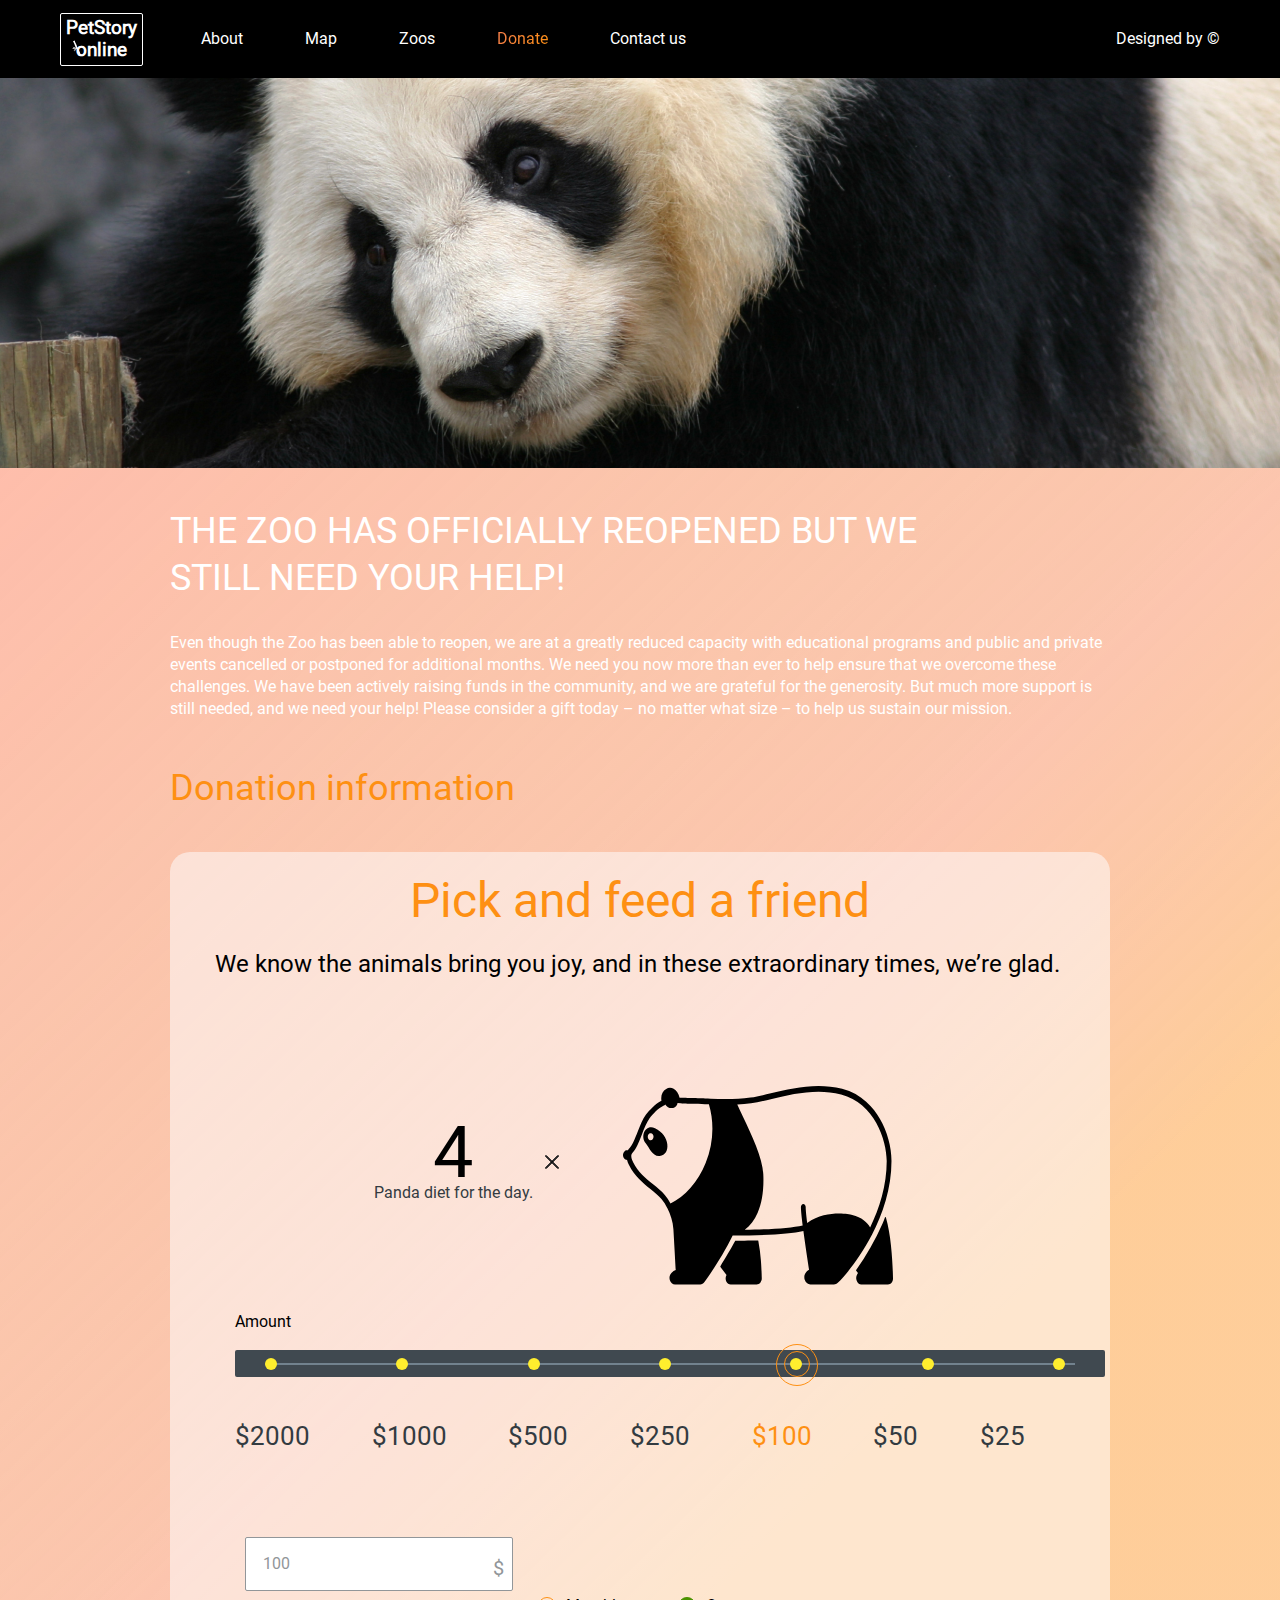
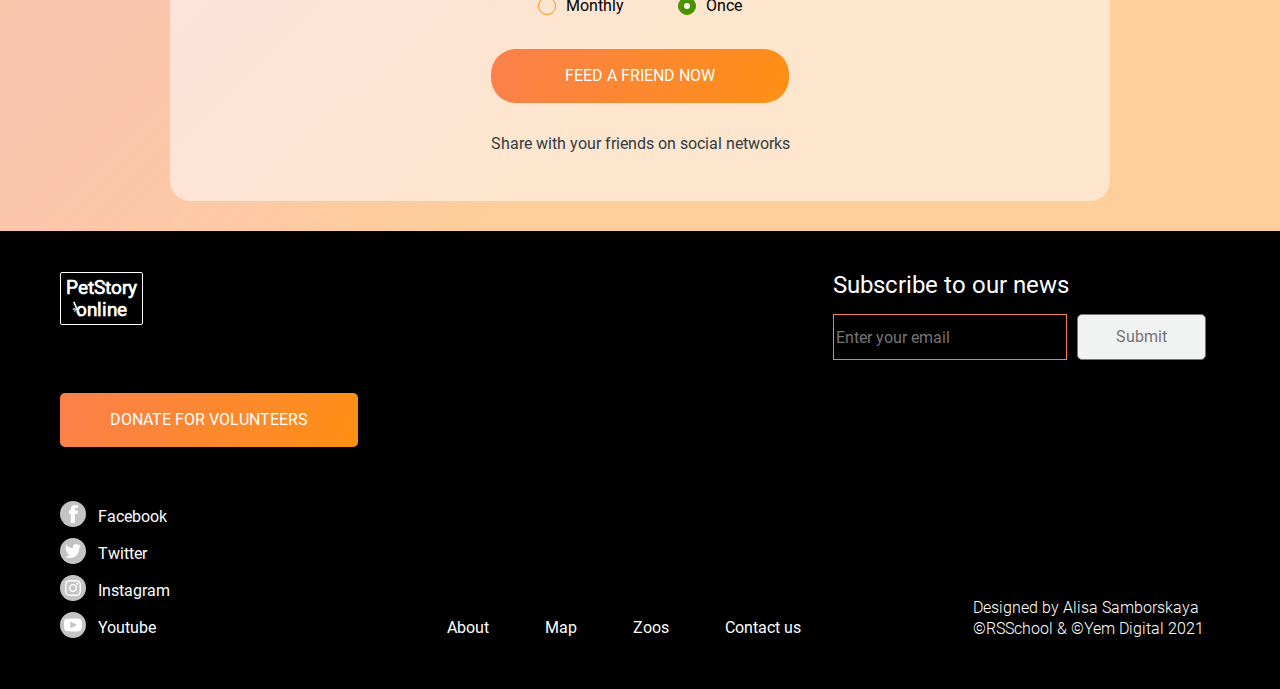
==== commit 78200cf8: "feat: input type range" ====
--- a/online-zoo/pages/donate/index.html
+++ b/online-zoo/pages/donate/index.html
@@ -91,42 +91,51 @@
                         </div>
                     </div>
 
-                    <div class="amount">
-                        <p>Amount</p>
-                        <div class="pick-feed-slider">
-                            <input type="range" min="0" max="7" value="2" class="pick-feed-range" id="input-range">
-                            <div class="pick-feed-slider-dots">
-                                <span class="pick-feed-slider-dot"></span>
-                                <span class="pick-feed-slider-dot"></span>
-                                <span class="pick-feed-slider-dot"></span>
-                                <span class="pick-feed-slider-dot"></span>
-                                <span class="pick-feed-slider-dot"></span>
-                                <span class="pick-feed-slider-dot"></span>
-                                <span class="pick-feed-slider-dot"></span>
-                                <span class="pick-feed-slider-dot"></span>
+                    <div class="donate__amount">
+                        <h4 class="donate__amount_title">Amount</h4>
+                        <div class="donate__amount_line">
+                            <div class="donate__amount_line-center">
+                                <div class="donate__amount_line-items">
+                                    <input type="radio" id="5000" name="amount" value="5000" class="donate__amount_line-item donate__amount_line-item-5000">
+                                    <label for="5000" class="item-5000"><span class="circle1 "></span><span class="circle2"></span></label>
+                                    <input type="radio" id="2000" name="amount" value="2000" class="donate__amount_line-item donate__amount_line-item-2000">
+                                    <label for="2000" class="item-2000"><span class="circle1 "></span><span class="circle2"></span></label>
+                                    <input type="radio" id="1000" name="amount" value="1000" class="donate__amount_line-item donate__amount_line-item-1000">
+                                    <label for="1000" class="item-1000"><span class="circle1 "></span><span class="circle2"></span></label>
+                                    <input type="radio" id="500" name="amount" value="500" class="donate__amount_line-item donate__amount_line-item-500">
+                                    <label for="500" class="item-500"><span class="circle1 "></span><span class="circle2"></span></label>
+                                    <input type="radio" id="250" name="amount" value="250" class="donate__amount_line-item donate__amount_line-item-250">
+                                    <label for="250" class="item-250"><span class="circle1 "></span><span class="circle2"></span></label>
+                                    <input type="radio" id="100" name="amount" value="100" class="donate__amount_line-item donate__amount_line-item-100">
+                                    <label for="100" class="item-100"><span class="circle1 "></span><span class="circle2"></span></label>
+                                    <input type="radio" id="50" name="amount" value="50" class="donate__amount_line-item donate__amount_line-item-50">
+                                    <label for="50" class="item-50"><span class="circle1 "></span><span class="circle2"></span></label>
+                                    <input type="radio" id="25" name="amount" value="25" class="donate__amount_line-item donate__amount_line-item-25">
+                                    <label for="25" class="item-25"><span class="circle1 "></span><span class="circle2"></span></label>
+                                </div>
                             </div>
-                            <hr class="pick-feed-slider-line">
-                            <div class="pick-feed-values">
-                                <span data-value="0" class="pick-feed-values-item">$5000</span>
-                                <span data-value="1" class="pick-feed-values-item">$2000</span>
-                                <span data-value="2" class="pick-feed-values-item pick-feed-values-item-active">$1000</span>
-                                <span data-value="3" class="pick-feed-values-item">$500</span>
-                                <span data-value="4" class="pick-feed-values-item">$250</span>
-                                <span data-value="5" class="pick-feed-values-item">$100</span>
-                                <span data-value="6" class="pick-feed-values-item">$50</span>
-                                <span data-value="7" class="pick-feed-values-item">$25</span>
-                            </div>
-                        </div>
-                    </div>
-                    <div class="donate-footer">
-                        <div class="donate-amount-input">
-                            <input type="number" placeholder="100" value="100" pattern="[0-9]{,4}" max="9999" class="donate-amount-input-input">
-                            <p>$</p>
-                        </div>
-                        <div class="donate-footer-notes">
-                            <input type="radio" id="Monthly" name="note" value="Monthly" class="donate-footer-note">
+
+                        </div>
+                        <div class="donate__amount_num">
+                            <p class="donate__amount_num-item donate__amount_num-item-5000">$5000</p>
+                            <p class="donate__amount_num-item donate__amount_num-item-2000">$2000</p>
+                            <p class="donate__amount_num-item donate__amount_num-item-1000">$1000</p>
+                            <p class="donate__amount_num-item donate__amount_num-item-500">$500</p>
+                            <p class="donate__amount_num-item donate__amount_num-item-250">$250</p>
+                            <p class="donate__amount_num-item donate__amount_num-item-active donate__amount_num-item-100">$100</p>
+                            <p class="donate__amount_num-item donate__amount_num-item-50">$50</p>
+                            <p class="donate__amount_num-item donate__amount_num-item-25">$25</p>
+                        </div>
+                        <form class="donate__amount_input">
+                            <input type="number" placeholder="100" value="100" pattern="[0-9]{,4}" max="9999" class="donate__amount_input-input">
+                            <p class="donate__amount_input-dollar">$</p>
+                        </form>
+                    </div>
+                    <div class="donate__footer">
+                        <div class="donate__footer_notes">
+                            <input type="radio" id="Monthly" name="note" value="Monthly" class="donate__footer_note">
                             <label for="Monthly">Monthly</label>
-                            <input type="radio" id="Once" name="note" value="Once" class="donate-footer-note" checked>
+                            <input type="radio" id="Once" name="note" value="Once" class="donate__footer_note" checked>
                             <label for="Once">Once</label>
                         </div>
                         <button class="donate-footer-btn">Feed a friend now</button>
--- a/online-zoo/pages/donate/donate.css
+++ b/online-zoo/pages/donate/donate.css
@@ -425,196 +425,266 @@
     }
 }
 
-.pick-feed-slider {
+@media (max-width: 1599px) {
+    .donate__amount {
+        margin: 0 20px;
+    }
+}
+
+@media (max-width: 999px) {
+    .donate__amount {
+        margin: 0;
+    }
+}
+
+.donate__amount_title {
+    font-weight: normal;
+    font-size: 16px;
+    line-height: 140%;
+    color: #000000;
+    margin-bottom: 17px;
+}
+
+@media (max-width: 999px) {
+    .donate__amount_title {
+        margin-left: 10px;
+        margin-bottom: 8px;
+    }
+}
+
+@media (max-width: 639px) {
+    .donate__amount_title {
+        margin-left: 0;
+    }
+}
+
+.donate__amount_line {
     position: relative;
-}
-
-.pick-feed-range {
-    padding: 0 11px;
-    box-sizing: border-box;
+    height: 27px;
     width: 100%;
-    -webkit-appearance: none;
-    height: 27px;
     background: #404950;
     border-radius: 2px;
-    transition: opacity 0.2s;
+    padding: 0 30px;
+    display: flex;
+    align-items: center;
+    margin-bottom: 15px;
+    /* скрыл стандартный элемент input c type="radio" */
+}
+
+@media (max-width: 999px) {
+    .donate__amount_line {
+        max-width: 540px;
+    }
+}
+
+@media (max-width: 639px) {
+    .donate__amount_line {
+        max-width: 270px;
+        height: 13px;
+        margin-bottom: 3px;
+        padding: 0 15px;
+    }
+}
+
+.donate__amount_line-center {
     position: relative;
-}
-
-@media(max-width:639px) {
-    .pick-feed-range {
-        height: 14px;
-    }
-}
-
-.pick-feed-slider-dots {
+    height: 2px;
+    width: 100%;
+    background: #72828E;
+}
+
+.donate__amount_line-items {
     position: absolute;
-    box-sizing: border-box;
+    top: -5px;
+    width: 100%;
     display: flex;
-    width: 100%;
     justify-content: space-between;
-    pointer-events: none;
-    top: 9px;
-    padding: 0 26px;
-}
-
-@media(max-width:639px) {
-    .pick-feed-slider-dots {
-        top: 5px;
-        width: 100%;
-        padding: 0 28px;
-    }
-}
-
-@media(max-width:1599px) {
-    .pick-feed-slider-dots span:nth-child(-n+1) {
+}
+
+@media (max-width: 1599px) {
+    .donate__amount_line .item-5000 {
         display: none;
     }
-    .pick-feed-values span:nth-child(-n+1) {
+}
+
+@media (max-width: 999px) {
+    .donate__amount_line .item-2000,
+    .donate__amount_line .item-1000 {
         display: none;
     }
 }
 
-@media(max-width:999px) {
-    .pick-feed-slider-dots span:nth-child(-n+3) {
+.donate__amount_line-item {
+    position: absolute;
+    z-index: -1;
+    opacity: 0;
+    /* для элемента label связанного с input c type="radio" */
+    /* стили при наведении курсора на радио */
+    /* стили при нажатии на радиокнопки */
+    /* стили для радиокнопки, находящейся в состоянии checked */
+}
+
+@media (max-width: 1599px) {
+    .donate__amount_line-item-5000 {
         display: none;
     }
-    .pick-feed-values span:nth-child(-n+3) {
+}
+
+@media (max-width: 999px) {
+    .donate__amount_line-item-2000,
+    .donate__amount_line-item-1000 {
         display: none;
     }
-    .pick-feed-values-item:nth-child(6) {
-        color: #FE9013;
-    }
-}
-
-.pick-feed-slider-dot {
-    background: #FFEE2E;
+}
+
+.donate__amount_line-item+label {
+    position: relative;
+    display: inline-flex;
+    align-items: center;
+    user-select: none;
+    /* создание в label псевдоэлемента  before со следующими стилями */
+}
+
+.donate__amount_line-item+label span {
+    opacity: 0;
+}
+
+.donate__amount_line-item+label::before {
+    content: '';
+    position: relative;
+    display: inline-block;
+    width: 10px;
+    height: 10px;
+    flex-shrink: 0;
+    flex-grow: 0;
+    border: 1px solid transparent;
     border-radius: 50%;
-    height: 10px;
-    width: 10px;
-    z-index: 2;
-    position: relative;
-}
-
-@media(max-width:639px) {
-    .pick-feed-slider-dot {
-        height: 5px;
-        width: 5px;
-    }
-}
-
-.pick-feed-slider-dot:hover {
+    background-color: #FFEE2E;
+    background-repeat: no-repeat;
+    background-position: center center;
+    background-size: 50% 50%;
+}
+
+@media (max-width: 639px) {
+    .donate__amount_line-item+label::before {
+        width: 4px;
+        height: 4px;
+        top: 3px;
+    }
+}
+
+.donate__amount_line-item:not(:disabled):not(:checked)+label:hover {
     cursor: pointer;
 }
 
-.pick-feed-slider-line {
-    pointer-events: none;
-    box-sizing: border-box;
-    position: absolute;
-    height: 2px;
-    top: 5px;
-    left: 28px;
-    right: 28px;
-    background: #767474;
-    z-index: 1;
-    border: none;
-}
-
-@media(max-width:639px) {
-    .pick-feed-slider-line {
-        top: -2px;
-    }
-}
-
-.pick-feed-values {
-    position: absolute;
-    box-sizing: border-box;
+.donate__amount_line-item:not(:disabled):not(:checked)+label:hover span {
+    opacity: 1;
+}
+
+.donate__amount_line-item:not(:disabled):active+label::before {
+    background-color: #4B9200;
+    border-color: #68c702;
+}
+
+.donate__amount_line-item:not(:disabled):active+label span {
+    opacity: 1;
+}
+
+.donate__amount_line-item:checked+label::before {
+    background-color: #FFEE2E;
+}
+
+.donate__amount_line-item:checked+label span {
+    opacity: 1;
+}
+
+.donate__amount_num {
     display: flex;
-    width: 101%;
     justify-content: space-between;
-    top: 38px;
-}
-
-@media(max-width:639px) {
-    .pick-feed-values {
-        top: 20px;
-    }
-}
-
-.pick-feed-values-item {
-    width: 75px;
-    color: #333B41;
+    margin-bottom: 60px;
+    padding-right: 20px;
+}
+
+@media (max-width: 1599px) {
+    .donate__amount_num {
+        margin-bottom: 56px;
+    }
+}
+
+@media (max-width: 999px) {
+    .donate__amount_num {
+        margin-bottom: 36px;
+    }
+}
+
+@media (max-width: 639px) {
+    .donate__amount_num {
+        margin-bottom: 16px;
+    }
+}
+
+.donate__amount_num-item {
     font-weight: 500;
     font-size: 26px;
-    line-height: 36px;
-    cursor: pointer;
-}
-
-@media(max-width:639px) {
-    .pick-feed-values-item {
+    line-height: 140%;
+    text-transform: uppercase;
+    color: #333B41;
+}
+
+@media (max-width: 639px) {
+    .donate__amount_num-item {
         font-size: 13px;
-        font-weight: 500;
-        line-height: 18px;
-        letter-spacing: 0em;
-        text-align: center;
-    }
-}
-
-.pick-feed-values-item-active {
+    }
+}
+
+@media (max-width: 1599px) {
+    .donate__amount_num-item-5000 {
+        display: none;
+    }
+}
+
+@media (max-width: 999px) {
+    .donate__amount_num-item-2000,
+    .donate__amount_num-item-1000 {
+        display: none;
+    }
+}
+
+.donate__amount_num-item-active {
     color: #FE9013;
 }
 
-.footer-donate {
+.donate__amount_input {
     position: relative;
-}
-
-.donate-footer {
-    display: flex;
-    flex-direction: column;
-    justify-content: center;
-}
-
-.donate-amount-input {
-    display: flex;
-    position: relative;
-    margin: 92px auto 0 auto;
-}
-
-@media(max-width:1599px) {
-    .donate-amount-input {
-        margin-top: 80px;
-    }
-}
-
-@media(max-width:999px) {
-    .donate-amount-input {
-        margin-top: 75px;
-    }
-}
-
-@media(max-width:639px) {
-    .donate-amount-input {
-        margin-top: 40px;
-    }
-}
-
-.donate-amount-input p {
-    position: absolute;
-    left: 248px;
-    top: 4px;
-    color: #929699;
-}
-
-@media(max-width:999px) {
-    .donate-amount-input p {
-        position: absolute;
-        left: 160px;
-        top: -5px;
-        color: #929699;
-    }
-}
-
-.donate-amount-input-input {
+    margin-bottom: 6px;
+}
+
+@media (max-width: 1599px) {
+    .donate__amount_input {
+        margin-left: -42px;
+    }
+}
+
+@media (max-width: 1599px) {
+    .donate__amount_input {
+        margin-left: 10px;
+    }
+}
+
+@media (max-width: 999px) {
+    .donate__amount_input {
+        margin-bottom: 44px;
+    }
+}
+
+@media (max-width: 639px) {
+    .donate__amount_input {
+        margin-left: 0;
+        margin-bottom: 32px;
+    }
+}
+
+.donate__amount_input-input {
     width: 268px;
     height: 54px;
     padding: 0 17px;
@@ -627,19 +697,170 @@
     color: #929699;
 }
 
-@media(max-width:999px) {
-    .donate-amount-input-input {
+@media (max-width: 999px) {
+    .donate__amount_input-input {
         width: 180px;
         height: 42px;
     }
 }
 
-.donate-footer-notes {
-    margin: 26px auto 0 auto;
-}
-
-#Once {
+.donate__amount_input-input:hover {
+    cursor: pointer;
+    background-color: #333B41;
+}
+
+.donate__amount_input-input:hover ::-webkit-input-placeholder,
+.donate__amount_input-input:hover ::-moz-placeholder {
+    color: #ffffff;
+}
+
+.donate__amount_input-input:focus {
+    outline: none;
+    background-color: #ffffff;
+    border: 1px solid #4B9200;
+    color: #4B9200;
+}
+
+.donate__amount_input-input:focus+form:valid .donate__amount_input-dollar {
+    color: #4B9200;
+}
+
+.donate__amount_input-input:focus ::-webkit-input-placeholder,
+.donate__amount_input-input:focus ::-moz-placeholder {
+    color: #4B9200;
+}
+
+.donate__amount_input-input:focus input[placeholder] {
+    color: #4B9200;
+}
+
+.donate__amount_input-dollar {
+    position: absolute;
+    left: 248px;
+    top: 0;
+    color: #929699;
+    font-size: 20px;
+}
+
+@media (max-width: 999px) {
+    .donate__amount_input-dollar {
+        left: 152px;
+        top: 12px;
+    }
+}
+
+.donate form:invalid .donate__amount_input-input {
+    outline: none;
+    color: #D31414;
+    border: 1px solid red;
+}
+
+.donate form:invalid .donate__amount_input-dollar {
+    color: #D31414;
+}
+
+.circle1 {
+    position: absolute;
+    left: -6px;
+    display: block;
+    height: 24px;
+    width: 24px;
+    border: 1px solid #FE9013;
+    border-radius: 50%;
+}
+
+@media (max-width: 639px) {
+    .circle1 {
+        left: -8px;
+        top: -7px;
+    }
+}
+
+.circle2 {
+    position: absolute;
+    left: -14px;
+    top: -14px;
+    display: block;
+    height: 40px;
+    width: 40px;
+    border: 1px solid #FE9013;
+    border-radius: 50%;
+}
+
+@media (max-width: 639px) {
+    .circle2 {
+        top: -8px;
+    }
+}
+
+.donate__footer {
+    display: flex;
+    flex-direction: column;
+    align-items: center;
+    /*стилизация input radio monthly/once*/
+}
+
+donate__footer_notes {
+    margin-bottom: 40px;
+}
+
+@media (max-width: 999px) {
+    .donate__footer_notes {
+        margin-bottom: 26px;
+    }
+}
+
+.donate__footer_note {
+    margin-right: 10px;
+    position: absolute;
+    z-index: -1;
+    opacity: 0;
+}
+
+.donate__footer_note+label {
+    position: relative;
+    display: inline-flex;
+    align-items: center;
+    user-select: none;
+}
+
+label::before {
+    content: '';
+    display: inline-block;
+    width: 16px;
+    height: 16px;
+    flex-shrink: 0;
+    flex-grow: 0;
+    border: 1px solid #FE9013;
+    border-radius: 50%;
+    margin-right: 10px;
+    background-repeat: no-repeat;
+    background-position: center center;
+    background-size: 50% 50%;
+}
+
+.donate__footer_note+label:last-child {
     margin-left: 50px;
+}
+
+.donate__footer_note:not(:disabled):not(:checked)+label:hover::before {
+    cursor: pointer;
+    border-color: #4B9200;
+}
+
+.donate__footer_note:not(:disabled):active+label::before {
+    background-color: #4B9200;
+    border-color: #4B9200;
+}
+
+.donate__footer_note:focus+label::before {
+    box-shadow: 0 0 0 0.2rem rgba(222, 255, 211, 0.25);
+}
+
+.donate__footer_note:checked+label::before {
+    border-color: #4B9200;
+    background-color: #4B9200;
+    background-image: url("data:image/svg+xml,%3csvg xmlns='http://www.w3.org/2000/svg' viewBox='-4 -4 8 8'%3e%3ccircle r='3' fill='%23fff'/%3e%3c/svg%3e");
 }
 
 .donate-footer-btn {
--- a/online-zoo/pages/main/main.css
+++ b/online-zoo/pages/main/main.css
@@ -389,6 +389,7 @@
     height: 872px;
     max-width: 1160px;
     margin: 0px auto;
+    overflow: hidden;
 }
 
 .pets-card {
@@ -403,9 +404,10 @@
     margin-bottom: 20px;
 }
 
-.pets-card:nth-child(6) {
+
+/* .pets-card:nth-child(6) {
     display: none;
-}
+} */
 
 .pets-card:hover {
     background-color: rgba(0, 0, 0, 0.4);
@@ -624,7 +626,7 @@
 }
 
 @media(max-width:980px) {
-    .pets .pets-card:nth-last-child(-n+2) {
+    .pets .pets-card:nth-last-child(-n+3) {
         display: none;
     }
     .pets-card-image {
--- a/online-zoo/assets/styles/footer.css
+++ b/online-zoo/assets/styles/footer.css
@@ -253,6 +253,7 @@
     }
     .footer-donate {
         background: #111115;
+        position: relative;
     }
     .footer .container {
         padding: 5px 18px 0 43px;
